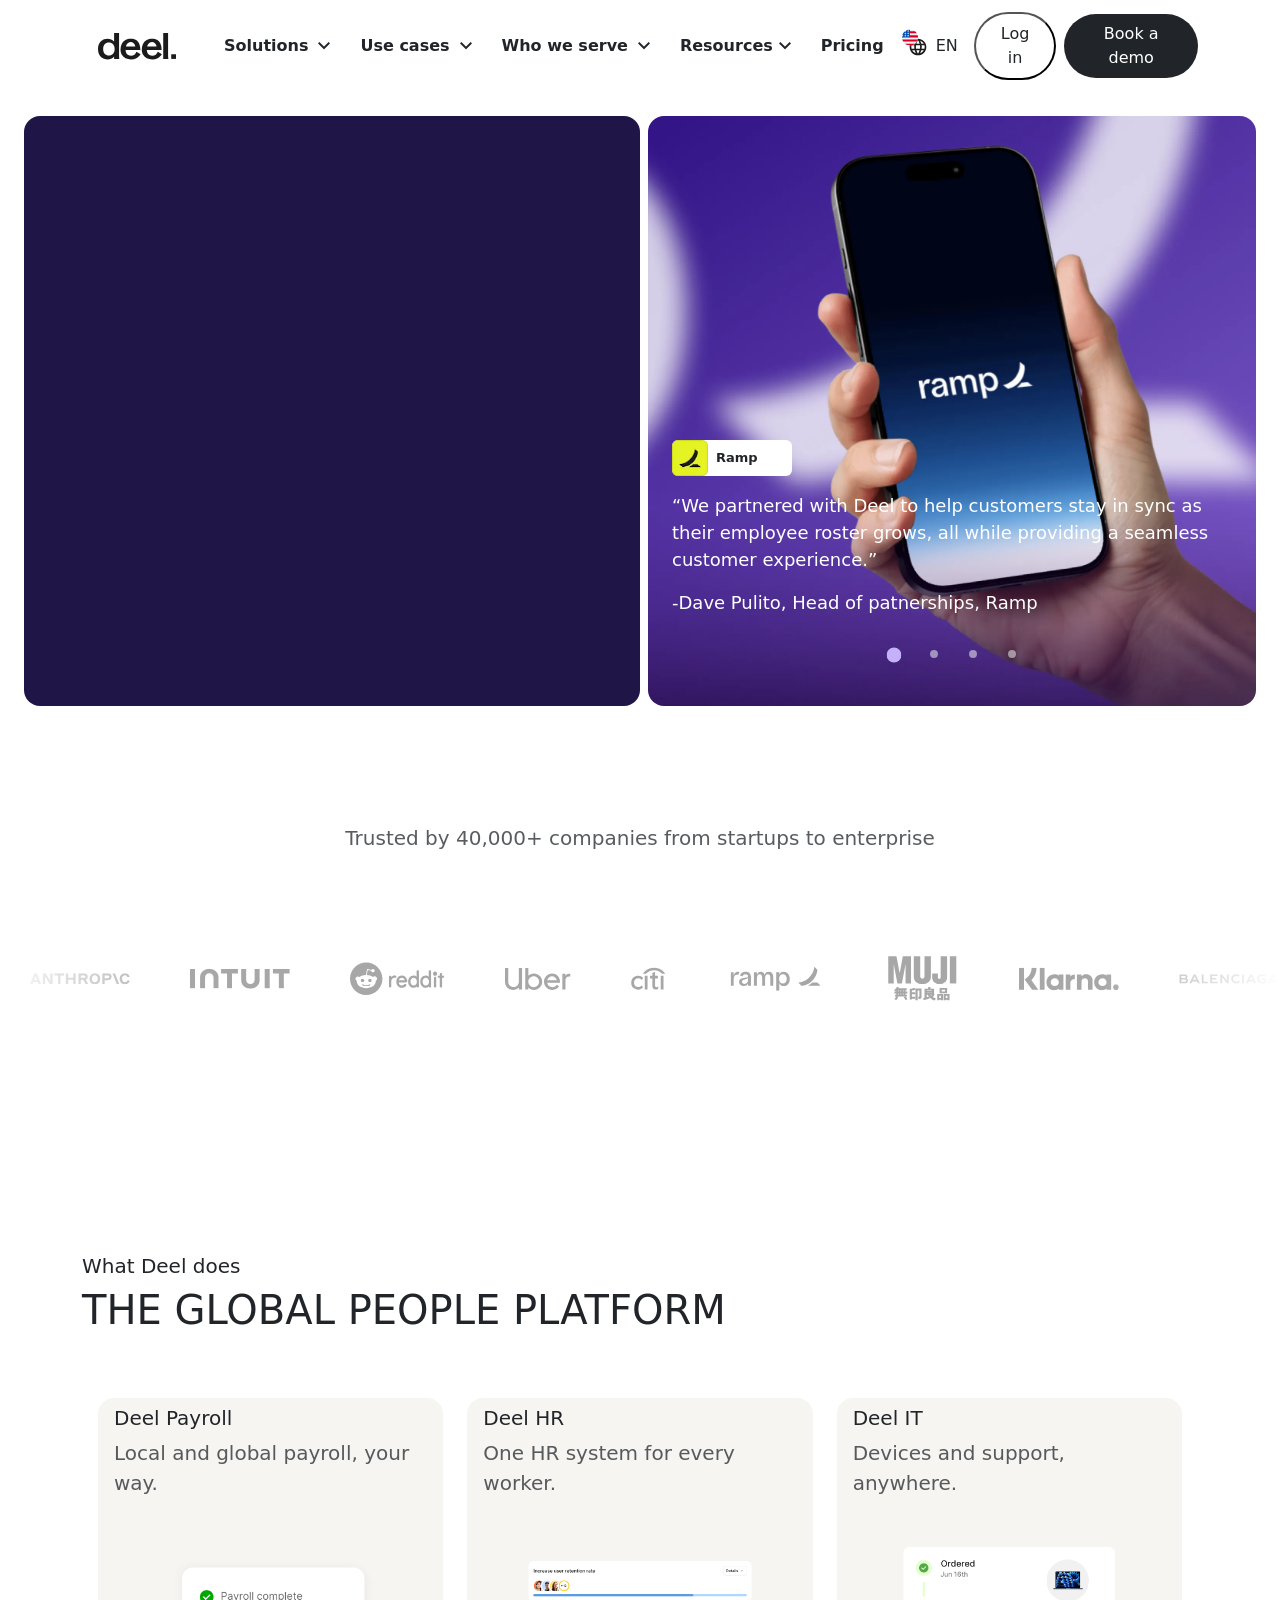
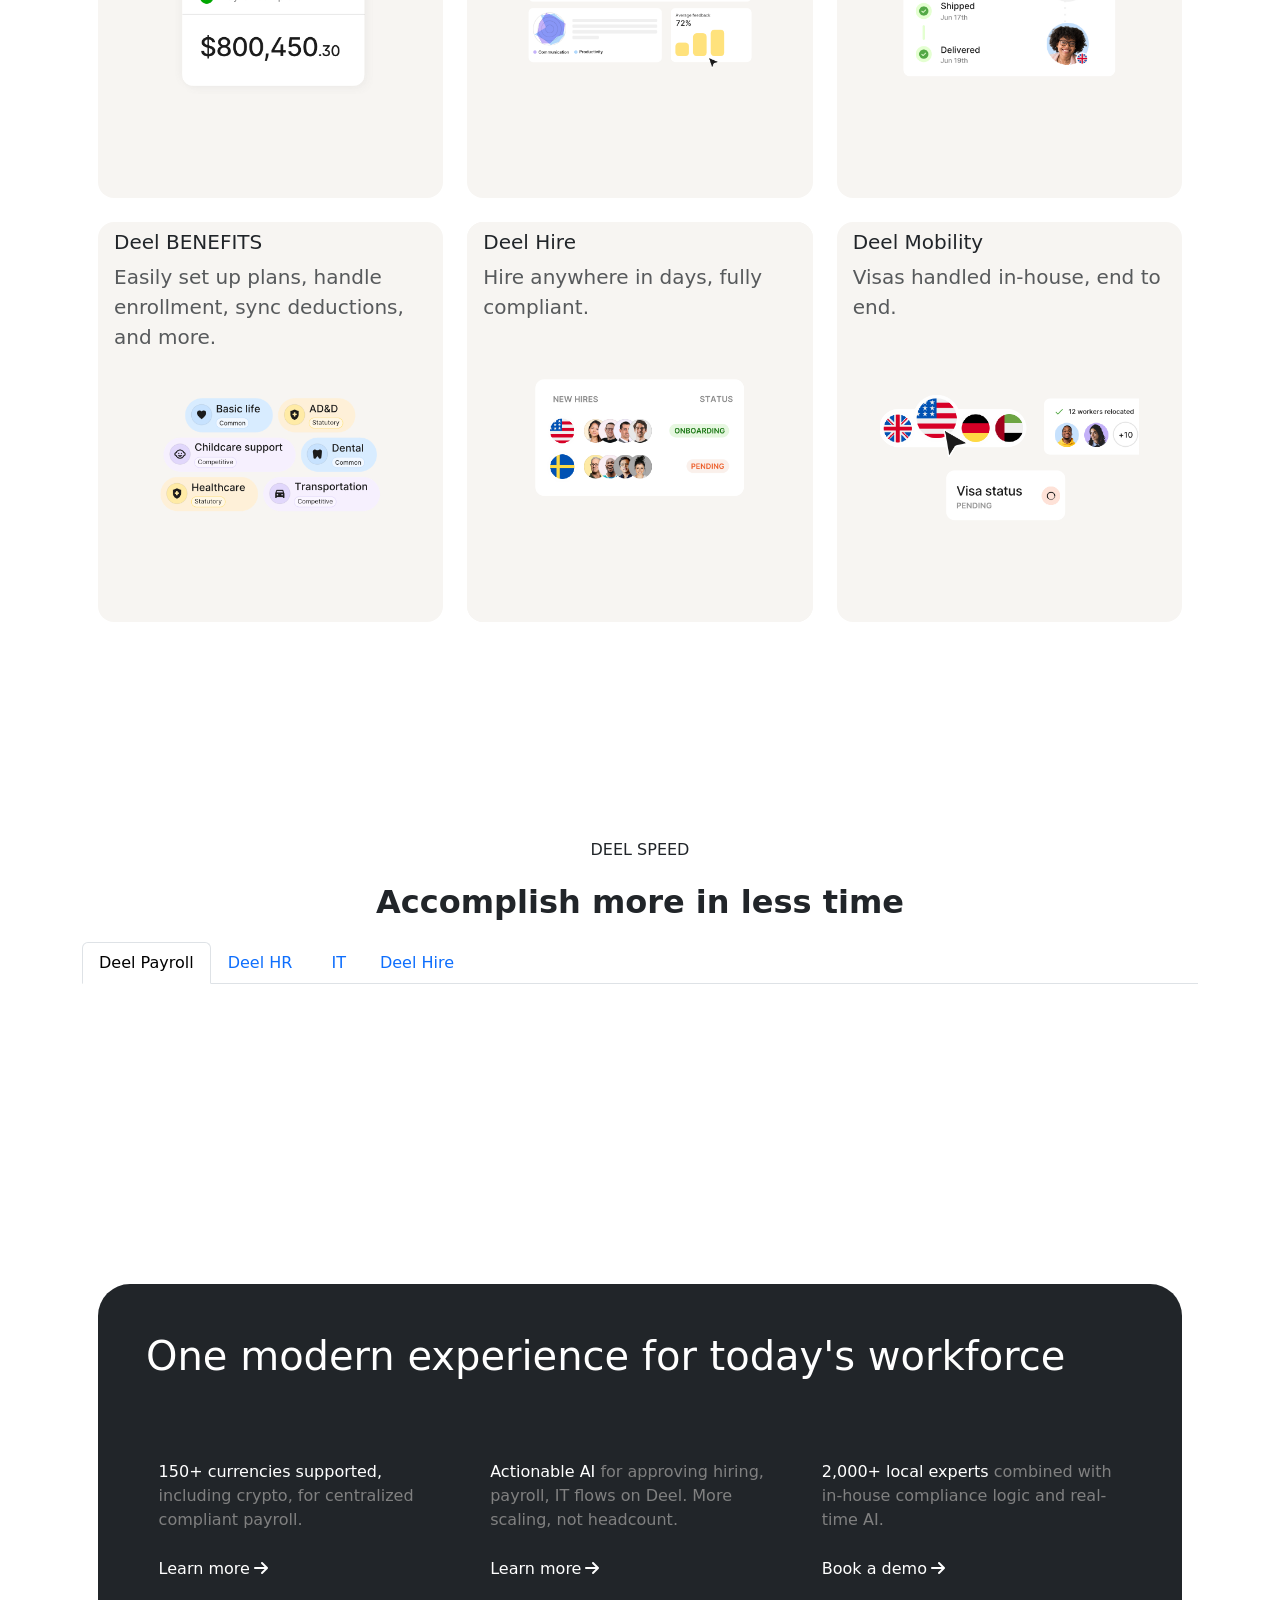
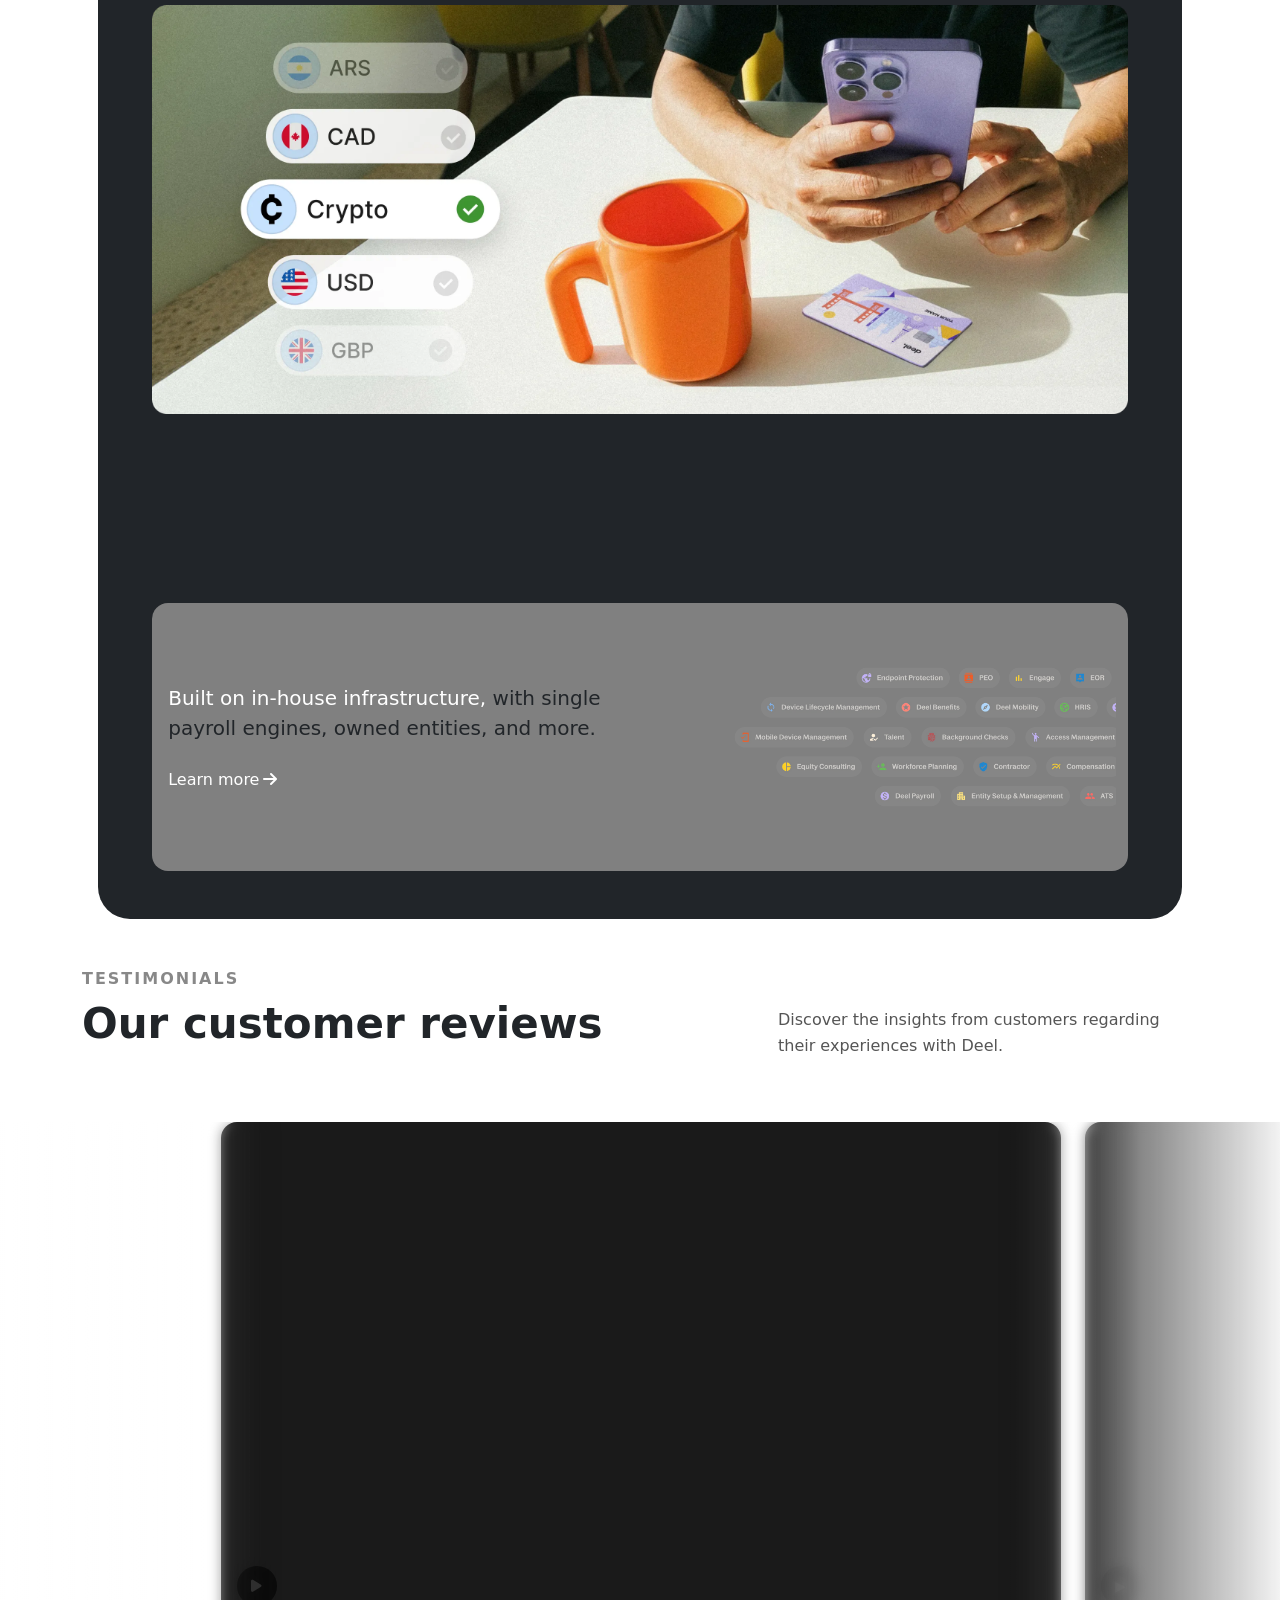
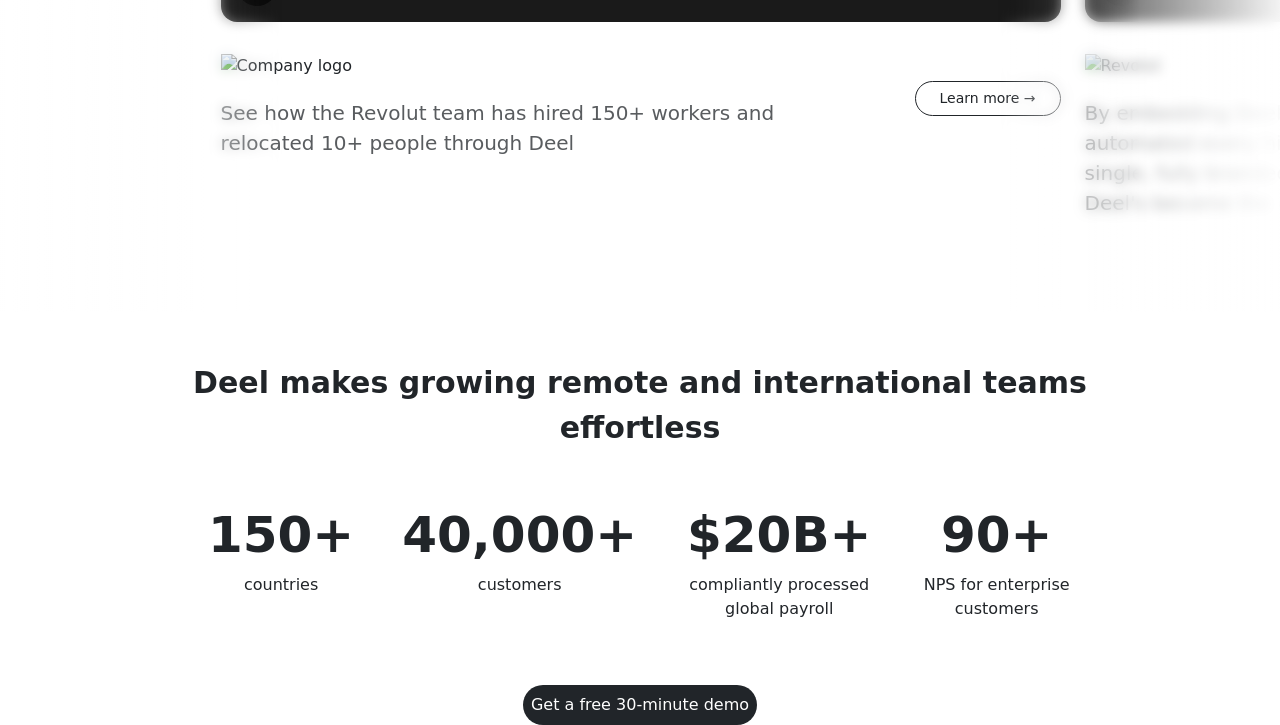
==== deel (lvl one)/index.html @ 00d7dce6 "ugu" ====
<!DOCTYPE html>
<html lang="en">

<head>
    <meta charset="UTF-8">
    <meta name="viewport" content="width=device-width, initial-scale=1.0">
    <title>Deel</title>
    <link href="https://cdn.jsdelivr.net/npm/bootstrap@5.3.8/dist/css/bootstrap.min.css" rel="stylesheet"
        integrity="sha384-sRIl4kxILFvY47J16cr9ZwB07vP4J8+LH7qKQnuqkuIAvNWLzeN8tE5YBujZqJLB" crossorigin="anonymous">
    <link rel="stylesheet" href="style.css">
    <link rel="stylesheet"
        href="https://fonts.googleapis.com/css2?family=Material+Symbols+Outlined:opsz,wght,FILL,GRAD@20..48,100..700,0..1,-50..200&icon_names=keyboard_arrow_down" />
    <link rel="stylesheet" href="https://cdnjs.cloudflare.com/ajax/libs/font-awesome/6.5.0/css/all.min.css">
</head>

<body>
    <header class="w-100 bg-white py-2">
        <div class="container position-relative d-flex align-items-center justify-content-between py-1">
            <div class="d-flex align-items-center gap-4 gap-xl-5 fw-bold fs-6 p-3">
                <img src="media/project materials/logo_revamp_164ddaed0c.svg" alt="">
                <nav class="d-none d-xl-flex align-items-center gap-4 m-0 p-o text-nowrap">
                    <div class="dropdown position-static">
                        <div class="d-flex align-items-center gap-1 item" data-bs-toggle="dropdown"
                            data-bs-display="static" data-bs-auto-close="outside"
                            style="padding: 22px 0; margin: -22px 0; cursor: pointer;">Solutions<span
                                class="material-symbols-outlined">keyboard_arrow_down</span>
                        </div>

                        <div class="dropdown-menu shadow-lg rounded-4 p-0 border-0 w-100 "
                            style="margin-top: 24px left 0; z-index: 1000;">
                            <div class="bg-white rounded-4 overflow-hidden d-flex" style="border: 1px solid white;">
                                <div class="d-flex w-100 flex-grow-1">
                                    <div class="flex-grow-1 p-5">
                                        <p class="text-muted fw-semibold mb-4 border-bottom pb-3">WHAT WE OFFER</p>
                                        <div class="row g-4 mb-4 border-bottom pb-5">
                                            <div class="col-6">
                                                <div class="nav d-flex gap-3 align-items-center p-2 rounded-3"
                                                    style="margin: -8px;">
                                                    <div class="rounded d-flex align-items-center justify-content-center"
                                                        style="width: 40px; height: 40px;">
                                                        <img src="media/project materials/monetization_on_fbfd76b291.svg"
                                                            alt="" width="20">
                                                    </div>
                                                    <div>
                                                        <h6 class="mb-1 fw-bold text-dark" style="font-size: 15px;">Deel
                                                            payroll</h6>
                                                        <p class="text-muted mb-0" style="font-size: 13px;">Pay teams
                                                            locally or globally</p>
                                                    </div>
                                                </div>
                                            </div>
                                            <div class="col-6">
                                                <div class="nav d-flex gap-3 align-items-center p-2 rounded-3"
                                                    style="margin: -8px;">
                                                    <div class="rounded d-flex align-items-center justify-content-center"
                                                        style="width: 40px; height: 40px;">
                                                        <img src="media/project materials/recent_actors_70c9da4cc9.svg"
                                                            alt="" width="20">
                                                    </div>
                                                    <div>
                                                        <h6 class="mb-1 fw-bold text-dark" style="font-size: 15px;">Deel
                                                            payroll</h6>
                                                        <p class="text-muted mb-0" style="font-size: 13px;">Pay teams
                                                            locally or globally</p>
                                                    </div>
                                                </div>
                                            </div>
                                            <div class="col-6">
                                                <div class="nav d-flex gap-3 align-items-center p-2 rounded-3"
                                                    style="margin: -8px;">
                                                    <div class="rounded d-flex align-items-center justify-content-center"
                                                        style="width: 40px; height: 40px;">
                                                        <img src="media/project materials/dvr_8332b33b7d.svg" alt=""
                                                            width="20">
                                                    </div>
                                                    <div>
                                                        <h6 class="mb-1 fw-bold text-dark" style="font-size: 15px;">Deel
                                                            payroll</h6>
                                                        <p class="text-muted mb-0" style="font-size: 13px;">Pay teams
                                                            locally or globally</p>
                                                    </div>
                                                </div>
                                            </div>
                                            <div class="col-6">
                                                <div class="nav d-flex gap-3 align-items-center p-2 rounded-3"
                                                    style="margin: -8px;">
                                                    <div class="rounded d-flex align-items-center justify-content-center"
                                                        style="width: 40px; height: 40px;">
                                                        <img src="media/project materials/stars_15b0b9085a.svg" alt=""
                                                            width="20">
                                                    </div>
                                                    <div>
                                                        <h6 class="mb-1 fw-bold text-dark" style="font-size: 15px;">Deel
                                                            payroll</h6>
                                                        <p class="text-muted mb-0" style="font-size: 13px;">Pay teams
                                                            locally or globally</p>
                                                    </div>
                                                </div>
                                            </div>
                                            <div class="col-6">
                                                <div class="nav d-flex gap-3 align-items-center p-2 rounded-3"
                                                    style="margin: -8px;">
                                                    <div class="rounded d-flex align-items-center justify-content-center"
                                                        style="width: 40px; height: 40px;">
                                                        <img src="media/project materials/group_6b4e265767.svg" alt=""
                                                            width="20">
                                                    </div>
                                                    <div>
                                                        <h6 class="mb-1 fw-bold text-dark" style="font-size: 15px;">Deel
                                                            payroll</h6>
                                                        <p class="text-muted mb-0" style="font-size: 13px;">Pay teams
                                                            locally or globally</p>
                                                    </div>
                                                </div>
                                            </div>
                                            <div class="col-6">
                                                <div class="nav d-flex gap-3 align-items-center p-2 rounded-3"
                                                    style="margin: -8px;">
                                                    <div class="rounded d-flex align-items-center justify-content-center"
                                                        style="width: 40px; height: 40px;">
                                                        <img src="media/project materials/explore_0222f8048d.svg" alt=""
                                                            width="20">
                                                    </div>
                                                    <div>
                                                        <h6 class="mb-1 fw-bold text-dark" style="font-size: 15px;">Deel
                                                            payroll</h6>
                                                        <p class="text-muted mb-0" style="font-size: 13px;">Pay teams
                                                            locally or globally</p>
                                                    </div>
                                                </div>
                                            </div>
                                            <div class="col-6">
                                                <div class="nav d-flex gap-3 align-items-center p-2 rounded-3"
                                                    style="margin: -8px;">
                                                    <div class="rounded d-flex align-items-center justify-content-center"
                                                        style="width: 40px; height: 40px;">
                                                        <img src="media/project materials/settings_ethernet_4a5250d7ad.svg"
                                                            alt="" width="20">
                                                    </div>
                                                    <div>
                                                        <h6 class="mb-1 fw-bold text-dark" style="font-size: 15px;">Deel
                                                            payroll</h6>
                                                        <p class="text-muted mb-0" style="font-size: 13px;">Pay teams
                                                            locally or globally</p>
                                                    </div>
                                                </div>
                                            </div>
                                            <div class="col-6">
                                                <div class="nav d-flex gap-3 align-items-center p-2 rounded-3"
                                                    style="margin: -8px;">
                                                    <div class="rounded d-flex align-items-center justify-content-center"
                                                        style="width: 40px; height: 40px;">
                                                        <img src="media/project materials/layers_1638a84dbd.svg" alt=""
                                                            width="20">
                                                    </div>
                                                    <div>
                                                        <h6 class="mb-1 fw-bold text-dark" style="font-size: 15px;">Deel
                                                            payroll</h6>
                                                        <p class="text-muted mb-0" style="font-size: 13px;">Pay teams
                                                            locally or globally</p>
                                                    </div>
                                                </div>
                                            </div>
                                        </div>
                                        <div class="row g-4">
                                            <div class="col-6">
                                                <div class="d-flex align-items-center solu ps-3 rounded-4">
                                                    <div>
                                                        <h6>Employer of Record</h6>
                                                        <p>Hire and pay teams globally</p>
                                                    </div>
                                                    <div><img src="media/eor_2x_4e34374eb0.webp" alt=""
                                                            style="width: auto; height: 50px;"></div>
                                                </div>
                                            </div>
                                            <div class="col-6">
                                                <div class="d-flex align-items-center solu ps-3 rounded-4">
                                                    <div>
                                                        <h6>AI Workforce</h6>
                                                        <p>Run agents that work with you</p>
                                                    </div>
                                                    <div><img src="media/ai_workforce_3x_7d80b60aae.webp" alt=""
                                                            style="width: auto; height: 50px;"></div>
                                                </div>
                                            </div>
                                            <div class="col-6">
                                                <div class="d-flex align-items-center solu ps-3 rounded-4">
                                                    <div>
                                                        <h6>Hire Contractors</h6>
                                                        <p>Simplify global contractor hiring</p>
                                                    </div>
                                                    <div><img src="media/contractors_2x_a75d12cf35.webp" alt=""
                                                            style="width: auto; height: 50px;"></div>
                                                </div>
                                            </div>
                                            <div class="col-6">
                                                <div class="d-flex align-items-center solu ps-3 rounded-4">
                                                    <div>
                                                        <h6>Integrations</h6>
                                                        <p>Connect to your favorite systems</p>
                                                    </div>
                                                    <div><img src="media/integrations_2340039274.webp" alt=""
                                                            style="width: auto; height: 50px;"></div>
                                                </div>
                                            </div>
                                            <div class="col-6">
                                                <div class="d-flex align-items-center solu ps-3 rounded-4">
                                                    <div>
                                                        <h6>Deel API</h6>
                                                        <p>APIs that fuel custom workflows</p>
                                                    </div>
                                                </div>
                                                <div></div>
                                            </div>
                                            <div class="col-6">
                                                <div class="d-flex align-items-center solu ps-3 rounded-4">
                                                    <div>
                                                        <h6>Deel Contractor of Record</h6>
                                                        <p>Avoid misclassification risks</p>
                                                    </div>
                                                    <div></div>
                                                </div>
                                            </div>
                                        </div>
                                    </div>
                                </div>
                                <div style="width: 400px; height: 720px;">
                                    <img src="media/Solutions_Image_1fe3692ef5_348057f282.webp" alt=""
                                        style="object-fit: contain; height: 720px;">
                                </div>
                            </div>
                            <div class="footer rounded-bottom" style="height:50px;">
                                <div class="d-flex justify-content-between h-100">
                                    <div class="d-flex align-items-center">
                                        <span class="px-3">Book a demo</span>
                                        <span
                                            class="px-3 border-end border-start border-3 border-dark border-opacity-50">Compare
                                            Deel</span>
                                        <span class="px-3">Help center</span>
                                    </div>
                                    <div class="d-flex align-items-center">
                                        <span class="px-5">X Close</span>
                                    </div>
                                </div>
                            </div>
                        </div>
                    </div>




                    <div class="dropdown position-static">
                        <div class="d-flex align-items-center gap-1" data-bs-toggle="dropdown" data-bs-display="static"
                            data-bs-auto-close="outside" style="padding: 22px 0; margin: -22px 0; cursor: pointer;">
                            Use cases <span class="material-symbols-outlined">
                                keyboard_arrow_down
                            </span>
                        </div>
                        <div class="dropdown-menu shadow-lg w-100 rounded-4 p-0 border-0"
                            style="margin-top: 24px; left: 0; z-index: 100;">
                            <div class="bg-white d-flex flex-column overflow-hidden rounded-4">
                                <div class="d-flex w-100 flex-grow-1">
                                    <div class="flex-grow-1 p-5">
                                        <p class="text-muted fw-semibold mb-4 border-bottom pb-3"
                                            style="font-size: 11px; letter-spacing: 1px;">HOW WE HELP</p>

                                        <div class="row g-4 mb-4 border-bottom pb-3">
                                            <div class="col-6">
                                                <div class="d-flex use gap-3 p-2 rounded-3 align-items-start"
                                                    style="margin: -8px; width: 90%; cursor: pointer;">
                                                    <div>
                                                        <h6 class="mb-1 fw-bold text-dark" style="font-size: 15px;">Hire
                                                            anywhere</h6>
                                                        <p class="text-muted mb-0" style="font-size: 13px;">Hire
                                                            globally, fast and complaint</p>
                                                    </div>
                                                </div>
                                            </div>

                                            <div class="col-6">
                                                <div class="d-flex use gap-3  p-2 rounded-3 align-items-start"
                                                    style="margin: -8px; width: 90%; cursor: pointer; ">
                                                    <div>
                                                        <h6 class="mb-1 fw-bold text-dark" style="font-size: 15px;">Run
                                                            payroll globally</h6>
                                                        <p class="text-muted mb-0" style="font-size: 13px;">Pay global
                                                            teams from one platform</p>
                                                    </div>
                                                </div>
                                            </div>

                                            <div class="col-6">
                                                <div class="d-flex use gap-3 p-2 rounded-3 align-items-start"
                                                    style="margin: -8px; width: 90%; cursor:pointer ;">
                                                    <div>
                                                        <h6 class="mb-1 fw-bold text-dark" style="font-size: 15px;">Run
                                                            payroll locally</h6>
                                                        <p class="text-muted mb-0" style="font-size: 13px;">Process
                                                            self-serve local payroll</p>
                                                    </div>
                                                </div>

                                            </div>

                                            <div class="col-6">
                                                <div class="d-flex use gap-3 p-2 rounded-3 align-items-start"
                                                    style="margin: -8px; width: 90%;cursor: pointer;">
                                                    <div>
                                                        <h6 class="mb-1 fw-bold text-dark" style="font-size: 15px;">
                                                            Manage a global team</h6>
                                                        <p class="text-muted mb-0" style="font-size: 13px;">Centralize
                                                            HR for global teams</p>
                                                    </div>
                                                </div>

                                            </div>

                                            <div class="col-6">
                                                <div class="d-flex use gap-3 p-2 rounded-3 align-items-start"
                                                    style="margin: -8px; width: 90%; cursor: pointer;">
                                                    <div>
                                                        <h6 class="mb-1 fw-bold text-dark" style="font-size: 15px;">
                                                            Elevate team performance</h6>
                                                        <p class="text-muted mb-0" style="font-size: 13px;">Run goals,
                                                            reviews, and development</p>
                                                    </div>
                                                </div>
                                            </div>

                                            <div class="col-6">
                                                <div class="d-flex use gap-3 p-2 rounded-3 align-items-start"
                                                    style="margin: -8px; width: 90%; cursor:pointer;">
                                                    <div>
                                                        <h6 class="mb-1 fw-bold text-dark" style="font-size: 15px;">
                                                            Manage benefits across borders</h6>
                                                        <p class="text-muted mb-0" style="font-size: 13px;">Offer
                                                            compliant benefits worldwide</p>
                                                    </div>
                                                </div>
                                            </div>

                                            <div class="col-6">
                                                <div class="d-flex use gap-3 p-2 rounded-3 align-items-start"
                                                    style="margin: -8px; width: 90%; cursor:pointer;">
                                                    <div>
                                                        <h6 class="mb-1 fw-bold text-dark" style="font-size: 15px;">Ship
                                                            devices</h6>
                                                        <p class="text-muted mb-0" style="font-size: 13px;">Equip global
                                                            teams with devices</p>
                                                    </div>
                                                </div>
                                            </div>

                                            <div class="col-6">
                                                <div class="d-flex use gap-3 p-2 rounded-3 align-items-start"
                                                    style="margin: -8px; width: 90%; cursor: pointer;">
                                                    <div>
                                                        <h6 class="mb-1 fw-bold text-dark" style="font-size: 15px;">Run
                                                            global IT operations</h6>
                                                        <p class="text-muted mb-0" style="font-size: 13px;">Standardize
                                                            IT ops worldwide</p>
                                                    </div>
                                                </div>
                                            </div>

                                            <div class="col-6">
                                                <div class="d-flex use gap-3 p-2 rounded-3 align-items-start"
                                                    style="margin: -8px; width: 90%; cursor: pointer;">
                                                    <div>
                                                        <h6 class="mb-1 fw-bold text-dark" style="font-size: 15px;">Set
                                                            up & manage entity</h6>
                                                        <p class="text-muted mb-0" style="font-size: 13px;">Set up
                                                            entities without the hassle</p>
                                                    </div>
                                                </div>
                                            </div>

                                            <div class="col-6">
                                                <div class="d-flex use gap-3 p-2 rounded-3 align-items-start"
                                                    style="margin: -8px; width: 90%; cursor: pointer;">
                                                    <div>
                                                        <h6 class="mb-1 fw-bold text-dark" style="font-size: 15px;">
                                                            Improve worker experience</h6>
                                                        <p class="text-muted mb-0" style="font-size: 13px;">Support
                                                            every worker in one place</p>
                                                    </div>
                                                </div>
                                            </div>

                                        </div>
                                    </div>

                                    <div class="position-relative flex-shrink-0" style="width: 400px;">
                                        <img src="media/Use_Case_Image_b6c6429888_e790cb6ebb.webp" alt=""
                                            class="img-fluid" style="object-fit: contain;">
                                    </div>
                                </div>
                                <div class="footer rounded-bottom" style="height:50px;">
                                    <div class="d-flex justify-content-between h-100">
                                        <div class="d-flex align-items-center">
                                            <span class="px-3">Book a demo</span>
                                            <span
                                                class="px-3 border-end border-start border-3 border-dark border-opacity-50">Compare
                                                Deel</span>
                                            <span class="px-3">Help center</span>
                                        </div>
                                        <div class="d-flex align-items-center">
                                            <span class="px-5">X Close</span>
                                        </div>
                                    </div>

                                </div>
                            </div>
                        </div>
                    </div>
                    <div class="dropdown position-static">
                        <div class="d-flex align-items-center gap-1" data-bs-toggle="dropdown" data-bs-display="static"
                            data-bs-auto-close="outside" style="padding: 22px 0; margin: -22px 0; cursor: pointer;">
                            Who we serve <span class="material-symbols-outlined">
                                keyboard_arrow_down
                            </span>
                        </div>
                        <div class="dropdown-menu shadow-lg w-100 rounded-4 p-0 border-0">
                            <div class="bg-white d-flex flex-column overflow-hidden rounded-4">
                                <div class="row g-4 p-5">
                                    <div class="col-3">
                                        <div class="col-12">
                                            <p class="text-muted p-3 border-bottom pb-3">By business size</p>
                                        </div>
                                        <div class="col-12 p-2 who">
                                            <h6>Startups</h6>
                                            <p class="text-muted" style="font-size: 15px;">Fast payroll and hiring for
                                                founders</p>
                                        </div>
                                        <div class="col-12 p-2 who">
                                            <h6>Mid-Market</h6>
                                            <p class="text-muted" style="font-size: 15px;">One global workforce platform
                                            </p>
                                        </div>
                                        <div class="col-12 p-2 who">
                                            <h6>Enterprise</h6>
                                            <p class="text-muted" style="font-size: 15px;">Global support, on your terms
                                            </p>
                                        </div>
                                    </div>

                                    <div class="col-3">
                                        <div class="col-12">
                                            <p class="text-muted p-3 border-bottom pb-3">By teams</p>
                                        </div>
                                        <div class="col-12 p-2 who">
                                            <h6>Startups</h6>
                                            <p class="text-muted" style="font-size: 15px;">Onboard and manage global
                                                teams</p>
                                        </div>
                                        <div class="col-12 p-2 who">
                                            <h6>Finance teams</h6>
                                            <p class="text-muted" style="font-size: 15px;">Cut costs on global payroll
                                            </p>
                                        </div>
                                        <div class="col-12 p-2 who">
                                            <h6>Legal teams</h6>
                                            <p class="text-muted" style="font-size: 15px;">Stay compliant across
                                                countries</p>
                                        </div>
                                        <div class="col-12 p-2 who">
                                            <h6>IT teams</h6>
                                            <p class="text-muted" style="font-size: 15px;">Manage devices and access</p>
                                        </div>
                                        <div class="col-12 p-2 who">
                                            <h6>Founders</h6>
                                            <p class="text-muted" style="font-size: 15px;">Relocate to where your
                                                business<br>need to be</p>
                                        </div>
                                    </div>

                                    <div class="col-3 gap-5">
                                        <div class="col-12">
                                            <p class="text-muted p-3 border-bottom pb-3">By industry</p>
                                        </div>
                                        <div class="col-12 py-2 who">
                                            <h5>Crypto</h5>
                                        </div>
                                        <div class="col-12 py-2 who">
                                            <h5>Fintech</h5>
                                        </div>
                                        <div class="col-12 py-2 who">
                                            <h5>Advertising</h5>
                                        </div>
                                        <div class="col-12 py-2 who">
                                            <h5>AI</h5>
                                        </div>
                                        <div class="col-12 py-2 who">
                                            <h5>BPO</h5>
                                        </div>
                                        <div class="col-12 py-2 who">
                                            <h5>Gaming</h5>
                                        </div>
                                        <div class="col-12 py-2 who">
                                            <h5>IT</h5>
                                        </div>
                                        <div class="col-12 py-2 who">
                                            <h5>Oil & Gas</h5>
                                        </div>
                                        <div class="col-12 py-2 who">
                                            <h5>All industries <span class="span11 p-1 px-2 rounded-4">11</span></h5>
                                        </div>
                                    </div>

                                    <div class="col-3 ">
                                        <div class="col-12">
                                            <p class="text-muted p-3 border-bottom pb-3">Partners</p>
                                        </div>
                                        <div class="col-12 py-2 who">
                                            <h5>Venture Capital</h5>
                                        </div>
                                        <div class="col-12 py-2 who">
                                            <h5>Private Equity</h5>
                                        </div>
                                        <div class="col-12 py-2 who">
                                            <h5>Benefit Brokers</h5>
                                        </div>
                                        <div class="col-12 py-2 who">
                                            <h5>Accounting</h5>
                                        </div>
                                        <div class="col-12 py-2 who">
                                            <h5>Technology</h5>
                                        </div>
                                        <div class="col-12 py-2 who">
                                            <h5>System Integrators</h5>
                                        </div>
                                        <div class="col-12 py-2 who">
                                            <h5>System Integrators</h5>
                                        </div>
                                        <div class="col-12 py-2 who">
                                            <h5>Affiliates</h5>
                                        </div>
                                    </div>
                                </div>
                                <div class="footer rounded-bottom" style="height:50px;">
                                    <div class="d-flex justify-content-between h-100">
                                        <div class="d-flex align-items-center">
                                            <span class="px-3">Book a demo</span>
                                            <span
                                                class="px-3 border-end border-start border-3 border-dark border-opacity-50">Compare
                                                Deel</span>
                                            <span class="px-3">Help center</span>
                                        </div>
                                        <div class="d-flex align-items-center">
                                            <span class="px-5">X Close</span>
                                        </div>
                                    </div>

                                </div>

                            </div>

                        </div>

                    </div>
                    <div class="dropdown position-static">
                        <div class="d-flex justify-content-center align-items-center" data-bs-auto-close="outside"
                            data-bs-display="static" data-bs-toggle="dropdown"
                            style="padding: 22px 0; margin: -22px 0; cursor: pointer;">
                            Resources <span class="material-symbols-outlined">
                                keyboard_arrow_down
                            </span>
                            <div class="dropdown-menu shadow-lg w-100 rounded-4 p-0 border-0">
                                <div class="bg-white d-flex flex-column overflow-hidden rounded-4">
                                    <div class="row g-4 p-4">
                                        <div class="col-4">
                                            <div class="col-12 ">
                                                <p class="text-muted border-bottom p-3 pb-3">Learn & Connect</p>
                                            </div>
                                            <div class="col-12 p-2 res rounded-1">
                                                <h6 class="">Blog</h6>
                                            </div>
                                            <div class="col-12 p-2 res rounded-1">
                                                <h6>Deel Resource Hub</h6>
                                            </div>
                                            <div class="col-12 p-2 res rounded-1">
                                                <h6>Events and webinars</h6>
                                            </div>
                                            <div class="col-12 p-2 res rounded-1">
                                                <h6>Global hiring guides</h6>
                                            </div>
                                            <div class="col-12 p-2 res rounded-1">
                                                <h6>Help center</h6>
                                            </div>
                                            <div class="col-12 p-2 res rounded-1">
                                                <h6>Partner program</h6>
                                            </div>
                                            <div class="col-12 p-2 res rounded-1">
                                                <h6>Careers <span class="span11 p-1 px-2 rounded-4">200+</span></h6>
                                            </div>
                                            <div class="col-12 p-2 res rounded-1">
                                                <h6>Deel Works</h6>
                                            </div>
                                            <div class="col-12 p-2 res rounded-1">
                                                <h6>Deel Academy</h6>
                                            </div>
                                            <div class="col-12 p-2 res rounded-1">
                                                <h6>Press</h6>
                                            </div>
                                        </div>

                                        <div class="col-4">
                                            <div class="col-12 p-2">
                                                <p class="text-muted border-bottom p-3 pb-3">The Deel Advantage</p>
                                            </div>
                                            <div class="col-12 p-2 res rounded-1">
                                                <h6>Compare Deel</h6>
                                            </div>
                                            <div class="col-12 p-2 res rounded-1">
                                                <h6>Unmatched security</h6>
                                            </div>
                                            <div class="col-12 p-2 res rounded-1">
                                                <h6>Continuous Compliance</h6>
                                            </div>
                                            <div class="col-12 p-2 res rounded-1">
                                                <h6>Customer stories</h6>
                                            </div>
                                            <div class="col-12 p-2 res rounded-1">
                                                <h6>Owned infrastructure</h6>
                                            </div>
                                        </div>
                                        <div class="col-4">
                                            <div class="col-12 p-2">
                                                <p class="text-muted border-bottom p-3 pb-3">TOOLS</p>
                                            </div>
                                            <div class="col-12 p-2 res rounded-1">
                                                <h6>Job description templates</h6>
                                            </div>
                                            <div class="col-12 p-2">
                                                <h6>Global Hiring Toolkit</h6>
                                            </div>
                                            <div class="col-12 p-2 res rounded-1">
                                                <h6>Global work glossary</h6>
                                            </div>
                                            <div class="col-12 p-2 res rounded-1">
                                                <h6>Misclassification Quiz</h6>
                                            </div>
                                            <div class="col-12 p-2 res rounded-1">
                                                <h6>Global Employment Comparison</h6>
                                            </div>
                                            <div class="col-12 p-2 res rounded-1">
                                                <h6>All tools <span class="span11 p-1 px-2 rounded-4">11</span></h6>
                                            </div>
                                        </div>
                                    </div>
                                    <div class="footer rounded-bottom" style="height:50px;">
                                        <div class="d-flex justify-content-between h-100">
                                            <div class="d-flex align-items-center">
                                                <span class="px-3">Book a demo</span>
                                                <span
                                                    class="px-3 border-end border-start border-3 border-dark border-opacity-50">Compare
                                                    Deel</span>
                                                <span class="px-3">Help center</span>
                                            </div>
                                            <div class="d-flex align-items-center">
                                                <span class="px-5">X Close</span>
                                            </div>
                                        </div>
                                    </div>
                                </div>
                            </div>
                        </div>
                    </div>

                    <div class="d-flex justify-content-center align-items-center">
                        Pricing
                    </div>
                </nav>
            </div>
            <div class="dropdown position-static">
                <div class="d-flex align-items-center justify-content-center gap-2" data-bs-toggle="dropdown"
                    data-bs-auto-close="outside" style="padding: 22px 0; margin: -22px 0;">
                    <div class="en rounded-5 d-flex gap-2 p-2" style="cursor: pointer;">
                        <div class="position-relative d-none d-lg-block">
                            <img src="media/project materials/united-states.svg" alt=""
                                class="position-absolute bottom-50 end-50">
                            <img src="media/project materials/black-globe.abc6410e.svg" alt="">
                        </div>
                        <span class="d-none d-lg-block">EN</span>
                    </div>
                    <button class="d-none d-sm-block bg-white text-dark p-2 px-3 rounded-pill log">Log in</button>
                    <button class="bg-dark text-white p-2 px-3 rounded-pill  border-0">Book a demo</button>
                </div>
                <div class="dropdown-menu bg-white shadow-lg rounded-4" style="height: 300px; overflow-y: scroll;">
                    <div class="p-1">
                        <div><img src="media/united-states.svg">United States<span class="text-muted">-English</span>
                        </div>
                    </div>
                    <div class="p-1">
                        <div><img src="media/france.svg">France<span class="text-muted">-Français</span>
                        </div>
                    </div>
                    <div class="p-1">
                        <div><img src="media/germany.svg">Deutschland<span class="text-muted">-Deutsch</span>
                        </div>
                    </div>
                    <div class="p-1">
                        <div><img src="media/globe-flag.423e2800.svg">América Latina<span
                                class="text-muted">-Español</span>
                        </div>
                    </div>
                    <div class="p-1">
                        <div><img src="media/brazil.svg">Brasil<span class="text-muted">-Português</span>
                        </div>
                    </div>
                    <div class="p-1">
                        <div><img src="media/japan.svg">日本<span class="text-muted">-日本語</span>
                        </div>
                    </div>
                    <div class="p-1">
                        <div><img src="media/netherlands.svg">Nederland<span class="text-muted">-Nederlands</span>
                        </div>
                    </div>
                    <div class="p-1">
                        <div><img src="media/south-korea.svg">대한민국<span class="text-muted">-한국어 - 대한민국</span>
                        </div>
                    </div>
                    <div class="p-1">
                        <div><img src="media/china.svg">中国<span class="text-muted">-简体中文</span>
                        </div>
                    </div>
                    <div class="p-1">
                        <div><img src="media/taiwan.svg">台灣<span class="text-muted">-繁體中文 (台灣)</span>
                        </div>
                    </div>
                    <div class="p-1">
                        <div><img src="media/sweden.svg">Sverige<span class="text-muted">-Svenska</span>
                        </div>
                    </div>
                    <div class="p-1">
                        <div><img src="media/denmark.svg">Danmark<span class="text-muted">-Dansk</span>
                        </div>
                    </div>
                </div>
            </div>
        </div>
    </header>

    <body>
        <section class="px-3 px-md-4 px-lg-4 pb-4">
            <div class="row g-4 m-0">
                <div class="col-12 col-lg-6 hire rounded-4">

                </div>
                <div class="col-12 col-lg-6 p-0 ps-lg-2">
                    <div id="heroCarousel" class="carousel side carousel-fade rounded-4 "
                        style="min-height: 400px; height: 100%;" data-bs-ride="carousel">
                        <div class="carousel-indicators" style="bottom: 20px; gap: 25px;"
                            style="background-color: transparent;">
                            <button type="button" data-bs-target="#heroCarousel" data-bs-slide-to="0" class="active"
                                style="width: 10px; height: 10px; border-radius: 50%;"></button>
                            <button type="button" data-bs-target="#heroCarousel" data-bs-slide-to="1"
                                style="width: 8px; height: 8px; border-radius: 50%;"></button>
                            <button type="button" data-bs-target="#heroCarousel" data-bs-slide-to="2"
                                style="width: 8px; height: 8px; border-radius: 50%;"></button>
                            <button type="button" data-bs-target="#heroCarousel" data-bs-slide-to="3"
                                style="width: 8px; height: 8px; border-radius: 50%;"></button>
                        </div>
                        <div class="carousel-inner" style="height: 590px;">
                            <div class="carousel-item active position-relative h-100">
                                <img src="media/project materials/1_ramp_quote_7c972c4883.webp"
                                    class="d-block w-100 rounded-4" alt="..." style="height: 590px; object-fit: cover;">
                                <div class="bottom-0 start-0 w-100 px-4 pb-4 position-absolute"
                                    style="padding-top: 80px; margin-bottom: 50px;">
                                    <div class="d-inline-flex align-items-center gap-2 rounded mb-3"
                                        style="background: white; font-size: 13px; font-weight: 600;">
                                        <img src="media/project materials/ramphero_704897b930_avif.avif" alt=""
                                            style="object-fit: contain; width: 30%;">
                                        <span>Ramp</span>
                                    </div>
                                    <p style="color: white; font-size: 18px;">“We partnered with Deel to help customers
                                        stay in sync as their employee
                                        roster grows, all while providing a seamless customer experience.”</p>
                                    <p style="color: white; font-size: 18px;">-Dave Pulito, Head of patnerships, Ramp
                                    </p>
                                </div>
                            </div>
                            <div class="carousel-item position-relative">
                                <img src="media/project materials/02_40cf0b4555.webp" class="d-block w-100 rounded-4"
                                    alt="..." style="height: 590px; object-fit: cover;">
                                <div>
                                    <div class="bottom-0 start-0 w-100 px-4 pb-4 position-absolute"
                                        style="padding-top: 80px; margin-bottom: 50px;">
                                        <div class="d-inline-flex align-items-center gap-2 rounded mb-3"
                                            style="background: white; font-size: 13px;"><img
                                                src="media/project materials/icon_32024036a0.webp" alt=""
                                                style="width: 30%;"><span>ElevenLabs</span></div>
                                        <div>
                                            <p style="color: white; font-size: 30px;">"Deel enables us to hire and
                                                support <br>exceptional talent anywhere"</p>
                                            <p style="color: white; font-size: 20px;">-Mati Staniszewski, CEO,
                                                ElevenLabs</p>
                                        </div>
                                    </div>
                                </div>
                            </div>
                            <div class="carousel-item position-relative">
                                <img src="media/project materials/4_robinhood_quote_e980f24594.webp"
                                    class="d-block w-100 rounded-4" alt="..." style="height: 590px; object-fit: cover;">
                                <div class="bottom-0 start-0 w-100 px-4 pb-4 position-absolute"
                                    style="padding-top: 80px; margin-bottom: 50px;">
                                    <div class="d-inline-flex align-items-center gap-2 rounded mb-3"
                                        style="background: white; font-size: 13px;"><img
                                            src="media/project materials/robinhoodicon_8d453ac110.webp" alt=""
                                            style="width: 30%;"><span>ElevenLabs</span></div>
                                    <div>
                                        <p style="color: white; font-size: 30px;">"Deel is a game changer.</p>
                                        <p style="color: white; font-size: 20px;">-Shiv Verma, SVP of Finance</p>
                                    </div>
                                </div>
                            </div>
                            <div class="carousel-item position-relative">
                                <img src="media/project materials/3_beam_stat_trust_4f1ddad838.webp"
                                    class="d-block w-100 rounded-4" alt="..." style="height: 590px; object-fit: cover;">
                                <div class="bottom-0 start-0 w-100 px-4 pb-4 position-absolute d-flex align-items-center"
                                    style="padding-top: 80px; margin-bottom: 50px;">
                                    <div class="border-start border-1 px-3">
                                        <h1 style="color: white; font-size: 25px;">480+ hours</h1>
                                        <p style="color: white; font-size: 20px;">Saved monthly on IT<br> admin</p>
                                    </div>
                                    <div class="border-start border-1 px-3">
                                        <h1 style="color: white; font-size: 25px;">100%</h1>
                                        <p style="color: white; font-size: 20px;">complaint offboarding + IT <br>assest
                                            retrival</p>
                                    </div>
                                </div>
                            </div>
                        </div>
                    </div>
                </div>


            </div>

        </section>
        <section class="mt-5 mb-5">
            <div class="m-5 p-5">
                <h5 class="text-muted text-center">Trusted by 40,000+ companies from startups to enterprise</h5>
            </div>
            <div class="carousel1 overflow-hidden mb-5">
                <div class="center-btn-hover">
                    <button><span>175 STORIES</span>Read about real results<i
                            class="fa-solid fa-angle-right"></i></button>
                </div>
                <div class="track1">
                    <img src="media/project materials/Anthropic_logo_1_3ebfa5bdbd.svg" alt="">
                    <img src="media/project materials/Intuit_2_1_f31b90a590.svg" alt="">
                    <img src="media/project materials/Logo_f45ec11bb6.svg" alt="">
                    <img src="media/project materials/Group_2147256272_89140839b7.svg" alt="">
                    <img src="media/project materials/Logo_0f19a793df.svg" alt="">
                    <img src="media/project materials/ram_logo_06762d464b.svg" alt="">
                    <img src="media/project materials/muji_a588e76130.svg" alt="">
                    <img src="media/project materials/Logoki_ba7b794e12.svg" alt="">
                    <img src="media/project materials/Balenciaga_Logo_3c70c251ee.svg" alt="">
                    <img src="media/project materials/Canva_Logo_1_90c23958f7.svg" alt="">
                    <img src="media/project materials/hm_f015e3fc5e.svg" alt="">
                    <img src="media/project materials/Ericsson_logo_2_15f0a199be.svg" alt="">

                    <img src="media/project materials/Anthropic_logo_1_3ebfa5bdbd.svg" alt="">
                    <img src="media/project materials/Intuit_2_1_f31b90a590.svg" alt="">
                    <img src="media/project materials/Logo_f45ec11bb6.svg" alt="">
                    <img src="media/project materials/Group_2147256272_89140839b7.svg" alt="">
                    <img src="media/project materials/Logo_0f19a793df.svg" alt="">
                    <img src="media/project materials/ram_logo_06762d464b.svg" alt="">
                    <img src="media/project materials/muji_a588e76130.svg" alt="">
                    <img src="media/project materials/Logoki_ba7b794e12.svg" alt="">
                    <img src="media/project materials/Balenciaga_Logo_3c70c251ee.svg" alt="">
                    <img src="media/project materials/Canva_Logo_1_90c23958f7.svg" alt="">
                    <img src="media/project materials/hm_f015e3fc5e.svg" alt="">
                    <img src="media/project materials/Ericsson_logo_2_15f0a199be.svg" alt="">
                </div>
                <div class="track2">
                    <img src="Media/project materials/logo_scroller_on_running_cff30fcd5e.svg" alt="">
                    <img src="Media/project materials/Door_Dash_Logo_e52471ae77.svg" alt="">
                    <img src="Media/project materials/logo_KLM_2dcf79f5c9.svg" alt="">
                    <img src="Media/project materials/Lucid_Motors_logo_289a758b49.svg" alt="">
                    <img src="Media/project materials/puma_logo_8574e3d454.svg" alt="">
                    <img src="Media/project materials/lockhead_logo_aac9270f83.svg" alt="">
                    <img src="Media/project materials/Zillow_logo_1_5c75d27ffc.svg" alt="">
                    <img src="Media/project materials/linkedin_logo_4a30bc2ea7.svg" alt="">
                    <img src="Media/project materials/ve_Logo_12ce1a8ef6.svg" alt="">
                    <img src="Media/project materials/iee_logo_986f0cdfaf.svg" alt="">
                    <img src="Media/project materials/re_logo_b11ff3c938.svg" alt="">
                    <img src="Media/project materials/Hersheys_1c5efab234.svg" alt="">
                    <img src="Media/project materials/rol_8afbc30081.svg" alt="">

                    <img src="Media/project materials/logo_scroller_on_running_cff30fcd5e.svg" alt="">
                    <img src="Media/project materials/Door_Dash_Logo_e52471ae77.svg" alt="">
                    <img src="Media/project materials/logo_KLM_2dcf79f5c9.svg" alt="">
                    <img src="Media/Lucid_Motors_logo_289a758b49.svg" alt="">
                    <img src="Media/project materials/puma_logo_8574e3d454.svg" alt="">
                    <img src="Media/project materials/lockhead_logo_aac9270f83.svg" alt="">
                    <img src="Media/project materials/Zillow_logo_1_5c75d27ffc.svg" alt="">
                    <img src="Media/project materials/linkedin_logo_4a30bc2ea7.svg" alt="">
                    <img src="Media/project materials/ve_Logo_12ce1a8ef6.svg" alt="">
                    <img src="Media/project materials/iee_logo_986f0cdfaf.svg" alt="">
                    <img src="Media/project materials/re_logo_b11ff3c938.svg" alt="">
                    <img src="Media/project materials/Hersheys_1c5efab234.svg" alt="">
                    <img src="Media/project materials/rol_8afbc30081.svg" alt="">
                </div>
            </div>
        </section>

        <section class="container" style="margin-top: 200px;">
            <h5>What Deel does</h5>
            <h1 class="mb-5">THE GLOBAL PEOPLE PLATFORM</h1>
            <div class="row g-4 p-3">
                <div class="col-md-6 col-lg-4">
                    <div class="section3boxes rounded-4">
                        <h5 class="px-3 pt-2">Deel Payroll</h5>
                        <p class="px-3 fs-5 text-muted">Local and global payroll, your way.</p>
                        <div class="w-75 mx-auto">
                            <img src="media/project materials/download.png" alt="" class="w-100 h-100">
                        </div>
                        <div class="d-flex justify-content-end">
                            <i class="fa-solid fa-arrow-right m-4 arr"></i>
                        </div>
                    </div>

                </div>
                <div class="col-md-6 col-lg-4">
                    <div class="section3boxes rounded-4">
                        <h5 class="px-3 pt-2">Deel HR</h5>
                        <p class="px-3 fs-5 text-muted">One HR system for every worker.</p>
                        <div class="w-75 mx-auto">
                            <img src="media/download (1).png" alt="" class="w-100">
                        </div>
                        <div class="d-flex justify-content-end">
                            <i class="fa-solid fa-arrow-right m-4 arr"></i>
                        </div>

                    </div>

                </div>
                <div class=" col-md-6 col-lg-4">
                    <div class="section3boxes rounded-4">
                        <h5 class="px-3 pt-2">Deel IT</h5>
                        <p class="px-3 fs-5 text-muted">Devices and support, anywhere.</p>
                        <div class="w-75 mx-auto">
                            <img src="media/download.png" alt="" class="w-100">
                        </div>
                        <div class="d-flex justify-content-end">
                            <i class="fa-solid fa-arrow-right m-4 arr"></i>
                        </div>
                    </div>

                </div>
                <div class="col-md-6 col-lg-4">
                    <div class="section3boxes rounded-4">
                        <h5 class="px-3 pt-2">Deel BENEFITS</h5>
                        <p class="px-3 fs-5 text-muted">Easily set up plans, handle enrollment, sync deductions, and
                            more.</p>
                        <div class="w-75 mx-auto">
                            <img src="media/download (2).png" alt="" class="w-100">
                        </div>
                        <div class="d-flex justify-content-end">
                            <i class="fa-solid fa-arrow-right m-4 arr"></i>
                        </div>
                    </div>

                </div>
                <div class="col-md-6 col-lg-4">
                    <div class="section3boxes rounded-4">
                        <div class="section3boxes rounded-4">
                            <h5 class="px-3 pt-2">Deel Hire</h5>
                            <p class="px-3 fs-5 text-muted">Hire anywhere in days, fully compliant.</p>
                            <div class="w-75 mx-auto">
                                <img src="media/download (3).png" alt="" class="w-100">
                            </div>
                            <div class="d-flex justify-content-end">
                                <i class="fa-solid fa-arrow-right m-4 arr"></i>
                            </div>
                        </div>
                    </div>

                </div>
                <div class="col-md-6 col-lg-4">
                    <div class="section3boxes rounded-4">
                        <h5 class="px-3 pt-2">Deel Mobility</h5>
                        <p class="px-3 fs-5 text-muted">Visas handled in-house, end to end.</p>
                        <div class="w-75 mx-auto">
                            <img src="media/download (4).png" alt="" class="w-100">
                        </div>
                        <div class="d-flex justify-content-end">
                            <i class="fa-solid fa-arrow-right m-4 arr"></i>
                        </div>
                    </div>
                </div>
            </div>
        </section>

        <section class="container deel" style="margin-top: 200px;">
            <div class="d-none d-lg-block">
                <p class="text-center">DEEL SPEED</p>
                <p class="text-center fs-2 fw-bold">Accomplish more in less time</p>
                <div class="nav nav-tabs" id="myTab" role="tablist">
                    <li class="nav-item" role="presentation">
                        <button class="nav-link active" id="home-tab" data-bs-toggle="tab"
                            data-bs-target="#home-tab-pane" type="button" role="tab" aria-controls="home-tab-pane"
                            aria-selected="true">Deel Payroll</button>
                    </li>
                    <li class="nav-item" role="presentation">
                        <button class="nav-link" id="profile-tab" data-bs-toggle="tab"
                            data-bs-target="#profile-tab-pane" type="button" role="tab" aria-controls="profile-tab-pane"
                            aria-selected="false">Deel HR</button>
                    </li>
                    <li class="nav-item" role="presentation">
                        <button class="nav-link" id="contact-tab" data-bs-toggle="tab"
                            data-bs-target="#contact-tab-pane" type="button" role="tab" aria-controls="contact-tab-pane"
                            aria-selected="false"><span><img src="media/project materials/" alt=""></span> IT</button>
                    </li>
                    <li class="nav-item" role="presentation">
                        <button class="nav-link" id="contact-tab" data-bs-toggle="tab"
                            data-bs-target="#contact-tab-pane" type="button" role="tab" aria-controls="contact-tab-pane"
                            aria-selected="false">Deel Hire</button>
                    </li>
                </div>
                <!-- <div class="d-flex justify-content-center position-relative">
                    <hr class="w-75" style="border-top: 2px dashed ;">
                    <div class="circle dot1"></div>
                    <div class="circle dot2"></div>
                    <div class="circle dot3"></div> 
                </div> -->


        </section>

        <section style="margin-top: 300px;" class="section5 container">
            <div class="bg-dark rounded-5 mx-3 pb-5">
                <div class="d-sm-flex justify-content-start d-md-flex py-5 ms-5 text-white mx-auto">
                    <h1 class="">One modern experience for today's workforce</h1>
                </div>
                <div class="d-none d-md-flex gap-3 w-100 justify-content-center p-3 mx-auto">
                    <div style="width: 30%;" class="divimage1 active p-2" style="cursor: pointer;">
                        <div style="color: grey;"><span class="text-white">150+ currencies supported,</span> including
                            crypto, for centralized compliant payroll.</div>
                        <button class="mt-4 bg-dark border-0 text-white">Learn more<i
                                class="fa-solid fa-arrow-right m-1 text-white"></i></button>
                    </div>
                    <div style="width: 30%;" class="divimage2 p-2" style="cursor: pointer;">
                        <div style="color: grey;"><span class="text-white">Actionable AI</span> for approving hiring,
                            payroll, IT flows on Deel. More scaling, not headcount.</div>
                        <button class="mt-4 bg-dark border-0 text-white">Learn more<i
                                class="fa-solid fa-arrow-right m-1 text-white"></i></button>
                    </div>
                    <div style="width: 30%;" class="divimage3 p-2" style="cursor: pointer;">
                        <div style="color: grey;"><span class="text-white">2,000+ local experts</span> combined with
                            in-house compliance logic and real-time AI.</div>
                        <button class="mt-4 bg-dark border-0 text-white">Book a demo<i
                                class="fa-solid fa-arrow-right m-1 text-white"></i></button>
                    </div>
                </div>
                <div class="position-relative d-flex justify-content-center d-none d-md-block mx-auto"
                    style="height: 550px; width: 90%;">
                    <img src="media/150currencysupport_8c1cb419a0.webp" alt="" class="position-absolute img1"
                        style="width:100%;">
                    <img src="media/actionable_ai_2x_d651c6da17.webp" alt="" class="position-absolute img2"
                        style="width: 100%;">
                    <img src="media/200localexpert_2x_7e32045951.webp" alt="" class="position-absolute img3"
                        style="width: 100%;">
                </div>

                <!-- FOR MOBILE -->
                <div class="accordion bg-dark d-sm-block d-md-none bg-dark rounded-5 mx-3 pb-5"
                    id="accordionPanelsStayOpenExample">
                    <div class="accordion-item bg-dark">
                        <h2 class="accordion-header">
                            <button class="accordion-button bg-dark" type="button" data-bs-toggle="collapse"
                                data-bs-target="#panelsStayOpen-collapseOne" aria-expanded="true"
                                aria-controls="panelsStayOpen-collapseOne">
                                <div class="p-2" style="cursor: pointer;">
                                    <div style="color: grey;"><span class="text-white">150+ currencies supported,</span>
                                        including
                                        crypto, for centralized compliant payroll.</div>
                                </div>
                            </button>
                        </h2>
                        <div id="panelsStayOpen-collapseOne" class="accordion-collapse collapse show">
                            <div class="accordion-body">
                                <button class="mt-4 bg-dark border-0 text-white">Learn more<i
                                        class="fa-solid fa-arrow-right m-1 text-white"></i></button>
                                <img src="media/150currencysupport_8c1cb419a0.webp" alt="" class=""
                                    style="width:100%; height: 200px; object-fit: contain;">
                            </div>
                        </div>
                    </div>
                    <div class="accordion-item bg-dark">
                        <h2 class="accordion-header">
                            <button class="accordion-button bg-dark" type="button" data-bs-toggle="collapse"
                                data-bs-target="#panelsStayOpen-collapseTwo" aria-expanded="false"
                                aria-controls="panelsStayOpen-collapseTwo">
                                <div class="p-2" style="cursor:pointer">
                                    <div style="color: grey;"><span class="text-white">Actionable AI</span> for
                                        approving hiring, payroll, IT flows on Deel. More scaling, not headcount.
                                    </div>
                                </div>
                            </button>
                        </h2>
                        <div id="panelsStayOpen-collapseTwo" class="accordion-collapse collapse">
                            <div class="accordion-body">
                                <button class="mt-4 bg-dark border-0 text-white">Learn more<i
                                        class="fa-solid fa-arrow-right m-1 text-white"></i></button>
                                <img src="media/actionable_ai_2x_d651c6da17.webp" alt=""
                                    style="width: 100%; height: 200px; object-fit: contain;">
                            </div>
                        </div>
                    </div>
                    <div class="accordion-item bg-dark">
                        <h2 class="accordion-header">
                            <button class="accordion-button bg-dark collapsed" type="button" data-bs-toggle="collapse"
                                data-bs-target="#panelsStayOpen-collapseThree" aria-expanded="false"
                                aria-controls="panelsStayOpen-collapseThree">
                                <div class="p-2" style="cursor: pointer;">
                                    <div style="color: grey;"><span class="text-white">2,000+ local experts</span>
                                        combined with
                                        in-house compliance logic and real-time AI.</div>
                                </div>
                            </button>
                        </h2>
                        <div id="panelsStayOpen-collapseThree" class="accordion-collapse collapse">
                            <div class="accordion-body">
                                <button class="mt-4 bg-dark border-0 text-white">Book a demo<i
                                        class="fa-solid fa-arrow-right m-1 text-white"></i></button>
                                <img src="media/200localexpert_2x_7e32045951.webp" alt="" style="width: 100%;">
                            </div>
                        </div>
                    </div>
                </div>
                <div class="row gap-2 rounded-4 align-items-center justify-content-center justify-content-between py-5 mt-5 mx-auto"
                    style="background-color: grey; width: 90%; ">
                    <div class="col-12 col-md-6 ps-3">
                        <div tyle="color: grey;" class="fs-5"><span class="text-white">Built on in-house
                                infrastructure,</span> with single payroll engines, owned entities, and more.</div>
                        <button class="mt-4 border-0 text-white" style="background-color: grey;">Learn more<i
                                class="fa-solid fa-arrow-right m-1 text-white"></i></button>
                    </div>
                    <div class="col-12 col-md-5">
                        <img src="media/project materials/build_on_in_house_infrastructure_a972d8fcdf.webp" alt=""
                            class="w-100">
                    </div>
                </div>
            </div>
        </section>
        <section class="mt-5 pb-5 testimonials-section">
            <div class="container mb-5">
                <p class="text-uppercase fw-bold fs-6 mb-2" style="color: #888; letter-spacing: 2px;">TESTIMONIALS</p>
                <div class="d-flex justify-content-between align-items-start">
                    <h2 class="fw-bold" style="font-size: 42px; line-height: 1.2;">Our customer reviews</h2>
                    <p style="max-width: 420px; font-size: 16px; line-height: 1.6; color: #555; padding-top: 8px;">
                        Discover
                        the insights from customers regarding their experiences with Deel.</p>
                </div>
            </div>

            <!-- Carousel  -->
            <div class="testimonial-wrapper">
                <div class="testimonial-blur-left"></div>
                <div class="testimonial-blur-right"></div>

                <div class="testimonial-track">

                    <!-- Card 1 -->
                    <div class="testimonial-card">
                        <div class="testimonial-thumb rounded-4 overflow-hidden position-relative">

                            <video src="media/DEEL_REVOLUT_MASTER_01_16_X9_1080_2_416352e078.mp4" muted loop autoplay
                                playsinline class="testimonial-video w-100 h-100"></video>
                            <div class="play-btn-overlay position-absolute bottom-0 start-0 p-3">
                                <div class="play-btn-circle"><i class="fa-solid fa-play"></i></div>
                            </div>
                        </div>
                        <div class="d-flex align-items-center justify-content-between mt-3 gap-3">
                            <div>

                                <img src="media/logo_revolut_black_0c39688f55.svg" alt="Company logo"
                                    class="testimonial-logo mb-2 mt-3">
                                <p class="text-muted fs-5 mt-3"
                                    style="font-size: 14px; color: #444; line-height: 1.5; margin: 0;">
                                    See how the Revolut team has hired 150+ workers and<br> relocated 10+ people through
                                    Deel
                                </p>
                            </div>
                            <a href="#" class="btn btn-outline-dark rounded-pill px-4 flex-shrink-0"
                                style="font-size: 14px;">Learn more &rarr;</a>
                        </div>
                    </div>

                    <!-- Card 2  -->
                    <div class="testimonial-card testimonial-card-center">
                        <div class="testimonial-thumb rounded-4 overflow-hidden position-relative">

                            <video src="media/144ddb7a_bc53_4180_8193_76a9e3715957_fc410b502d.mp4" autoplay muted loop
                                playsinline class="testimonial-video w-100 "></video>
                            <div class="play-btn-overlay position-absolute bottom-0 start-0 p-3">
                                <div class="play-btn-circle">&#9654;</div>
                            </div>
                        </div>
                        <div class="d-flex align-items-center justify-content-between mt-3 gap-3">
                            <div>

                                <img src="media/cocoroco_logo_1_1_7e36f56f96.webp" alt="Revolut"
                                    class="testimonial-logo mb-2 mt-3">
                                <p class="text-muted fs-5 mt-3"
                                    style="font-size: 14px; color: #444; line-height: 1.5; margin: 0;">
                                    By embedding Deel into their platform, Cocoroco<br> automated every hire, contract,
                                    and
                                    payment through a<br> single, fully branded experience. Check out more on how<br>
                                    Deel's
                                    become the perfect product partner for Cocoroco..
                                </p>
                            </div>
                            <a href="#" class="btn btn-outline-dark rounded-pill px-4 flex-shrink-0"
                                style="font-size: 14px;">Learn more &rarr;</a>
                        </div>
                    </div>

                    <!-- Card 3 -->
                    <div class="testimonial-card">
                        <div class="testimonial-thumb rounded-4 overflow-hidden position-relative">

                            <video src="media/Cal_com_Brand_Love_Final_V1_1_1_720888d162.mp4" muted autoplay loop
                                playsinline class="testimonial-video w-100"></video>
                            <div class="play-btn-overlay position-absolute bottom-0 start-0 p-3">
                                <div class="play-btn-circle">&#9654;</div>
                            </div>
                        </div>
                        <div class="d-flex align-items-center justify-content-between mt-3 gap-3">
                            <div>

                                <img src="media/Cal_com_idvc_Cwb_TDI_0_e1df06512b.svg" alt="Company logo"
                                    class="testimonial-logo mb-2">
                                <p class="text-muted fs-5 mt-3"
                                    style="font-size: 14px; color: #444; line-height: 1.5; margin: 0;">
                                    Cal.com wins in the competitive global market with Deel.<br> From wiring money by
                                    hand
                                    to running a borderless<br> company on one platform, see how Cal.com uses Deel
                                    to<br>
                                    hire, pay, and support a global team - without borders<br> slowing them down.
                                </p>
                            </div>
                            <a href="#" class="btn btn-outline-dark rounded-pill px-4 flex-shrink-0"
                                style="font-size: 14px;">Learn more &rarr;</a>
                        </div>
                    </div>

                    <div class="testimonial-card">
                        <div class="testimonial-thumb rounded-4 overflow-hidden position-relative">

                            <video
                                src="media/How_Strada_uses_Deel_to_save_thousands_i_Media_hv_X7_Gm_Q5_Cx_A_001_1080p_9b8e5f1ca2.mp4"
                                muted autoplay loop playsinline class="testimonial-video w-100"></video>
                            <div class="play-btn-overlay position-absolute bottom-0 start-0 p-3">
                                <div class="play-btn-circle">&#9654;</div>
                            </div>
                        </div>
                        <div class="d-flex align-items-center justify-content-between mt-3 gap-3">
                            <div>

                                <img src="media/logo_strada_black_94a9eca00a.svg" alt="Company logo"
                                    class="testimonial-logo mb-2">
                                <p class="text-muted fs-5 mt-3"
                                    style="font-size: 14px; color: #444; line-height: 1.5; margin: 0;">
                                    Cal.com wins in the competitive global market with Deel. From wiring<br> money by
                                    hand
                                    to running a borderless company on one platform, see<br> how Cal.com uses Deel to
                                    hire,pay, and support a global team - without<br> borders slowing them down.


                                </p>
                            </div>
                            <a href="#" class="btn btn-outline-dark rounded-pill px-4 flex-shrink-0"
                                style="font-size: 14px;">Learn more &rarr;</a>
                        </div>
                    </div>

                    <div class="testimonial-card">
                        <div class="testimonial-thumb rounded-4 overflow-hidden position-relative">

                            <video
                                src="media/How_Sardine_uses_Deel_to_build_a_world_c_Media_6_OM_94sus_Fwo_001_1080p_ce26f880bd.mp4"
                                muted autoplay loop playsinline class="testimonial-video w-100"></video>
                            <div class="play-btn-overlay position-absolute bottom-0 start-0 p-3">
                                <div class="play-btn-circle">&#9654;</div>
                            </div>
                        </div>
                        <div class="d-flex align-items-center justify-content-between mt-3 gap-3">
                            <div>

                                <img src="media/sardine_74fae8b063.webp" alt="Company logo"
                                    class="testimonial-logo mb-2">
                                <p class="text-muted fs-5 mt-3"
                                    style="font-size: 14px; color: #444; line-height: 1.5; margin: 0;">
                                    Cal.com wins in the competitive global market with Deel.<br> From wiring money by
                                    hand
                                    to running a borderless<br> company on one platform, see how Cal.com uses Deel
                                    to<br>
                                    hire, pay, and support a global team - without borders<br> slowing them down.
                                </p>
                            </div>
                            <a href="#" class="btn btn-outline-dark rounded-pill px-4 flex-shrink-0"
                                style="font-size: 14px;">Learn more &rarr;</a>
                        </div>
                    </div>

                    <div class="testimonial-card">
                        <div class="testimonial-thumb rounded-4 overflow-hidden position-relative">

                            <video
                                src="media/How_Superfiliate_Streamlined_Global_Work_Media_qgu_xa_WN_Ug_001_1080p_3a81172692.mp4"
                                muted autoplay loop playsinline class="testimonial-video w-100"></video>
                            <div class="play-btn-overlay position-absolute bottom-0 start-0 p-3">
                                <div class="play-btn-circle">&#9654;</div>
                            </div>
                        </div>
                        <div class="d-flex align-items-center justify-content-between mt-3 gap-3">
                            <div>

                                <img src="media/superfiliate_2x_b68ce07b6c.webp" alt="Company logo"
                                    class="testimonial-logo mb-2">
                                <p class="text-muted fs-5 mt-3"
                                    style="font-size: 14px; color: #444; line-height: 1.5; margin: 0;">
                                    Cal.com wins in the competitive global market with Deel.<br> From wiring money by
                                    hand
                                    to running a borderless<br> company on one platform, see how Cal.com uses Deel
                                    to<br>
                                    hire, pay, and support a global team - without borders<br> slowing them down.
                                </p>
                            </div>
                            <a href="#" class="btn btn-outline-dark rounded-pill px-4 flex-shrink-0"
                                style="font-size: 14px;">Learn more &rarr;</a>
                        </div>
                    </div>

                    <div class="testimonial-card">
                        <div class="testimonial-thumb rounded-4 overflow-hidden position-relative">

                            <video
                                src="media/How_Bowmans_Unified_Payroll_Across_Six_C_Media_ns_Bkc_K_If_MM_001_1080p_04ef940e1f.mp4"
                                muted autoplay loop playsinline class="testimonial-video w-100"></video>
                            <div class="play-btn-overlay position-absolute bottom-0 start-0 p-3">
                                <div class="play-btn-circle">&#9654;</div>
                            </div>
                        </div>
                        <div class="d-flex align-items-center justify-content-between mt-3 gap-3">
                            <div>

                                <img src="media/bowmans_2x_976c4e427c.webp" alt="Company logo"
                                    class="testimonial-logo mb-2">
                                <p class="text-muted fs-5 mt-3"
                                    style="font-size: 14px; color: #444; line-height: 1.5; margin: 0;">
                                    Cal.com wins in the competitive global market with Deel.<br> From wiring money by
                                    hand
                                    to running a borderless<br> company on one platform, see how Cal.com uses Deel
                                    to<br>
                                    hire, pay, and support a global team - without borders<br> slowing them down.
                                </p>
                            </div>
                            <a href="#" class="btn btn-outline-dark rounded-pill px-4 flex-shrink-0"
                                style="font-size: 14px;">Learn more &rarr;</a>
                        </div>
                    </div>

                    <div class="testimonial-card">
                        <div class="testimonial-thumb rounded-4 overflow-hidden position-relative">

                            <video src="https://website-media.deel.com/Brand_Love_Dicex_Deel_F5_f385fc27c5.mp4" muted
                                autoplay loop playsinline class="testimonial-video w-100"></video>
                            <div class="play-btn-overlay position-absolute bottom-0 start-0 p-3">
                                <div class="play-btn-circle">&#9654;</div>
                            </div>
                        </div>
                        <div class="d-flex align-items-center justify-content-between mt-3 gap-3">
                            <div>

                                <img src="media/Cal_com_idvc_Cwb_TDI_0_e1df06512b.svg" alt="Company logo"
                                    class="testimonial-logo mb-2">
                                <p class="text-muted fs-5 mt-3"
                                    style="font-size: 14px; color: #444; line-height: 1.5; margin: 0;">
                                    Cal.com wins in the competitive global market with Deel.<br> From wiring money by
                                    hand
                                    to running a borderless<br> company on one platform, see how Cal.com uses Deel
                                    to<br>
                                    hire, pay, and support a global team - without borders<br> slowing them down.
                                </p>
                            </div>
                            <a href="#" class="btn btn-outline-dark rounded-pill px-4 flex-shrink-0"
                                style="font-size: 14px;">Learn more &rarr;</a>
                        </div>
                    </div>

                </div>
            </div>
        </section>

        <section>
            <div class="d-flex flex-column align-items-center text-center">
                <span class="w-75 fw-bold " style="font-size: 30px;">Deel makes growing remote and international teams
                    effortless</span>
                <div class="d-lg-flex gap-5 p-5 w-75">
                    <div>
                        <span class="fw-bold" style="font-size: 50px;">150+</span>
                        <p class="text-center" style="width: 100%;">countries</p>
                    </div>
                    <div>
                        <span class="fw-bold" style="font-size: 50px;">40,000+</span>
                        <p class="text-center" style="width: 100%;">customers</p>
                    </div>
                    <div class="text-center">
                        <span class="fw-bold" style="font-size: 50px;">$20B+</span>
                        <p class="text-center" style="width: 100%;">compliantly processed global payroll</p>
                    </div>
                    <div>
                        <span class="fw-bold" style="font-size: 50px;">90+</span>
                        <p class="text-center" style="width: 100%;">NPS for enterprise customers</p>
                    </div>
                </div>
                <button class="bg-dark rounded-pill text-white border-0 p-2">Get a free 30-minute demo</button>
            </div>
        </section>

        <script src="https://cdn.jsdelivr.net/npm/bootstrap@5.3.8/dist/js/bootstrap.bundle.min.js"
            integrity="sha384-FKyoEForCGlyvwx9Hj09JcYn3nv7wiPVlz7YYwJrWVcXK/BmnVDxM+D2scQbITxI"
            crossorigin="anonymous"></script>
    </body>


</body>

</html>
---- deel (lvl one)/style.css ----
* {
    padding: 0;
    margin: 0;
    box-sizing: border-box;
}

.material-symbols-outlined {
    font-variation-settings:
        'FILL' 0,
        'wght' 400,
        'GRAD' 0,
        'opsz' 24
}

.solu {
    background-color: #fafafa;

}

.footer {
    background-color: #fef0d8;
}

.use:hover {
    background-color: #fef0d87c;
}

.who:hover {
    background-color: #fef0d887;
}

.span11 {
    background-color: #ffe27c;
}

.res:hover {
    background-color: #fef0d887;
}

.en:hover {
    background-color: #fef0d836;
}

.hire {
    background-color: #201547;
    height: 590px;
}

.carousel1 {
    width: 100%;
    height: 100px;
    background-color: white;
    overflow: hidden;
    align-items: center;
    position: relative;
}

.track1 {
    width: 1400px;
    display: flex;
    gap: 30px;
    animation: carousel2 13s linear infinite;
    opacity: 0.7;
}

.track2 {
    width: 1400px;
    display: flex;
    gap: 30px;
    animation: carousel2 15s linear infinite;
    opacity: 0.7
}

.track2 img {
    width: 100px;
    margin-left: 30px;
}

.track1 img {
    width: 100px;
    margin-left: 30px;

}

@keyframes carousel2 {
    from {
        transform: translateX(0px);
    }

    to {
        transform: translateX(-50%)
    }
}

.carousel1::before {
    content: "";
    position: absolute;
    left: 0;
    width: 180px;
    height: 100%;
    background: linear-gradient(to right, white, transparent);
    z-index: 2;
}

.carousel1::after {
    content: "";
    position: absolute;
    right: 0;
    width: 180px;
    height: 100%;
    background: linear-gradient(to left, white, transparent);
    z-index: 2;
    top: 0;
}

.carousel1:hover .track1,
.carousel1:hover .track2 {
    filter: blur(6px);
    animation-play-state: paused;
}


.track1,
.track2 {
    transition: filter 0.5s ease;
}

.track1,
.track2 {
    transition: filter 0.5s ease;
}

.center-btn-hover {
    position: absolute;
    inset: 0;
    display: flex;
    justify-content: center;
    align-items: center;
    z-index: 5;
    opacity: 0;
    transition: opacity 0.4s ease;
    pointer-events: none;
}

.carousel1:hover .center-btn-hover {
    opacity: 1;
}

.carousel-indicators [data-bs-targer] {
    background-color: rgba(255, 255, 255, 0.4);
    transition: background-color 0.2s ease;
}

.carousel-indicators .active {
    background-color: #c4b1f9;
    transform: scale(1.5);
}

.carousel-fade .carousel-item {
    transition: opacity 0.8s ease-in-out;
}

.center-btn-hover button {
    border: none;
    background: #5b34c4;
    color: white;
    padding: 10px 10px;
    border-radius: 999px;
    display: flex;
    align-items: center;
    gap: 14px;
    font-size: 18px;
    font-weight: 600;
}

.center-btn-hover span {
    background: #b8a2ff;
    color: #3c1d99;
    padding: 8px 14px;
    border-radius: 999px;
    font-size: 12px;
    font-weight: 700;
}

.section3boxes {
    background-color: #f7f5f2;
    height: 400px;
    box-shadow: none;
    transition: 0.5s ease;
}

.section3boxes:hover {
    transform: translate(0px, 3px);
    box-shadow: 0px 10px 10px rgba(0, 0, 0, 0.103);
}

.arr {
    opacity: 0;
}

.section3boxes:hover .arr {
    opacity: 1;
    transform: translateY(-10px);
    transition: 0.5s ease;
}

.circle {
    background-color: #cccccc;
    position: absolute;
    width: 16px;
    height: 16px;
    border-radius: 50%;
    top: 9px;
}

.dot1 {
    left: 12%;
}

.dot2 {
    right: 12%;
}

.deel1, .deel2, .deel3, .deel4 {
    background-color: transparent;
    cursor: pointer;
    padding: 5px;
    border-radius: 6px;
}

.deel1:hover, .deel2:hover, .deel3:hover, .deel4:hover {
    background-color: #cccccc6b;
    cursor: pointer;
    border-radius: 6px;
}

.set {
    padding: 20px;
    border-radius: 20px;
}


.deel1 {
    opacity: 1;
}

#content1, #content2, #content3, #content4 {
    opacity: 0;
}
#content1 {
    opacity: 1;
}

.deel:has(.deel3:active) #content3 {
    opacity: 1;
}


/* .divimage1:hover .img2,
.divimage1:hover .img3 {
    display: none;
    background-color: #cccccc61;
} */
.img1,
.img2,
.img3 {
    opacity: 0;
}

.img1 {
    opacity: 1;
}

.section5:has(.divimage2:hover) .img1 {
    opacity: 0;
}

.section5:has(.divimage2:hover) .img2 {
    opacity: 1;
}

.section5:has(.divimage3:hover) .img1 {
    opacity: 0;
}

.section5:has(.divimage3:hover) .img3 {
    opacity: 1;
}

.section5:has(.divimage2:hover) .divimage2 {
    background-color: #2b2b2b;
}
.section5:has(.divimage3:hover) .divimage3 {
    background-color: #2b2b2b;
}

/* video playing section */
.testimonial-wrapper {
    position: relative;
    overflow: hidden;
}


.testimonial-blur-left {
    position: absolute;
    top: 0;
    left: 0;
    width: 22%;
    height: 100%;
    z-index: 10;
    pointer-events: none;
    backdrop-filter: blur(6px);
    -webkit-backdrop-filter: blur(6px);
    -webkit-mask-image: linear-gradient(to right, black 50%, transparent 100%);
    mask-image: linear-gradient(to right, black 50%, transparent 100%);
    background: linear-gradient(to right, rgba(255,255,255,0.6), transparent);
}


.testimonial-blur-right {
    position: absolute;
    top: 0;
    right: 0;
    width: 22%;
    height: 100%;
    z-index: 10;
    pointer-events: none;
    backdrop-filter: blur(6px);
    -webkit-backdrop-filter: blur(6px);
    -webkit-mask-image: linear-gradient(to left, black 50%, transparent 100%);
    mask-image: linear-gradient(to left, black 50%, transparent 100%);
    background: linear-gradient(to left, rgba(255, 255, 255, 0.95), transparent);
}


.testimonial-track {
    display: flex;
    overflow-x: auto;
    scroll-snap-type: x mandatory;
    scroll-behavior: smooth;
    gap: 24px;
    padding: 0 22vw 20px;
    scrollbar-width: none;
    -ms-overflow-style: none;
}

.testimonial-track::-webkit-scrollbar {
    display: none;
}


.testimonial-card {
    flex: 0 0 840px;
    width: 840px;
    scroll-snap-align: center;
}


.testimonial-thumb {
    background-color: #1a1a1a;
    width: 100%;
    height: 500px;
}

.testimonial-video {
    width: 100%;
    height: 100%;
    object-fit: cover;
    display: block;
}


.play-btn-circle {
    width: 40px;
    height: 40px;
    background-color:  rgba(0, 0, 0, 0.592);
    color: white;
    border-radius: 50%;
    display: flex;
    align-items: center;
    justify-content: center;
    font-size: 14px;
    color: #333;
    cursor: pointer;
}


.testimonial-logo {
    height: 28px;
    object-fit: contain;
    display: block;
}
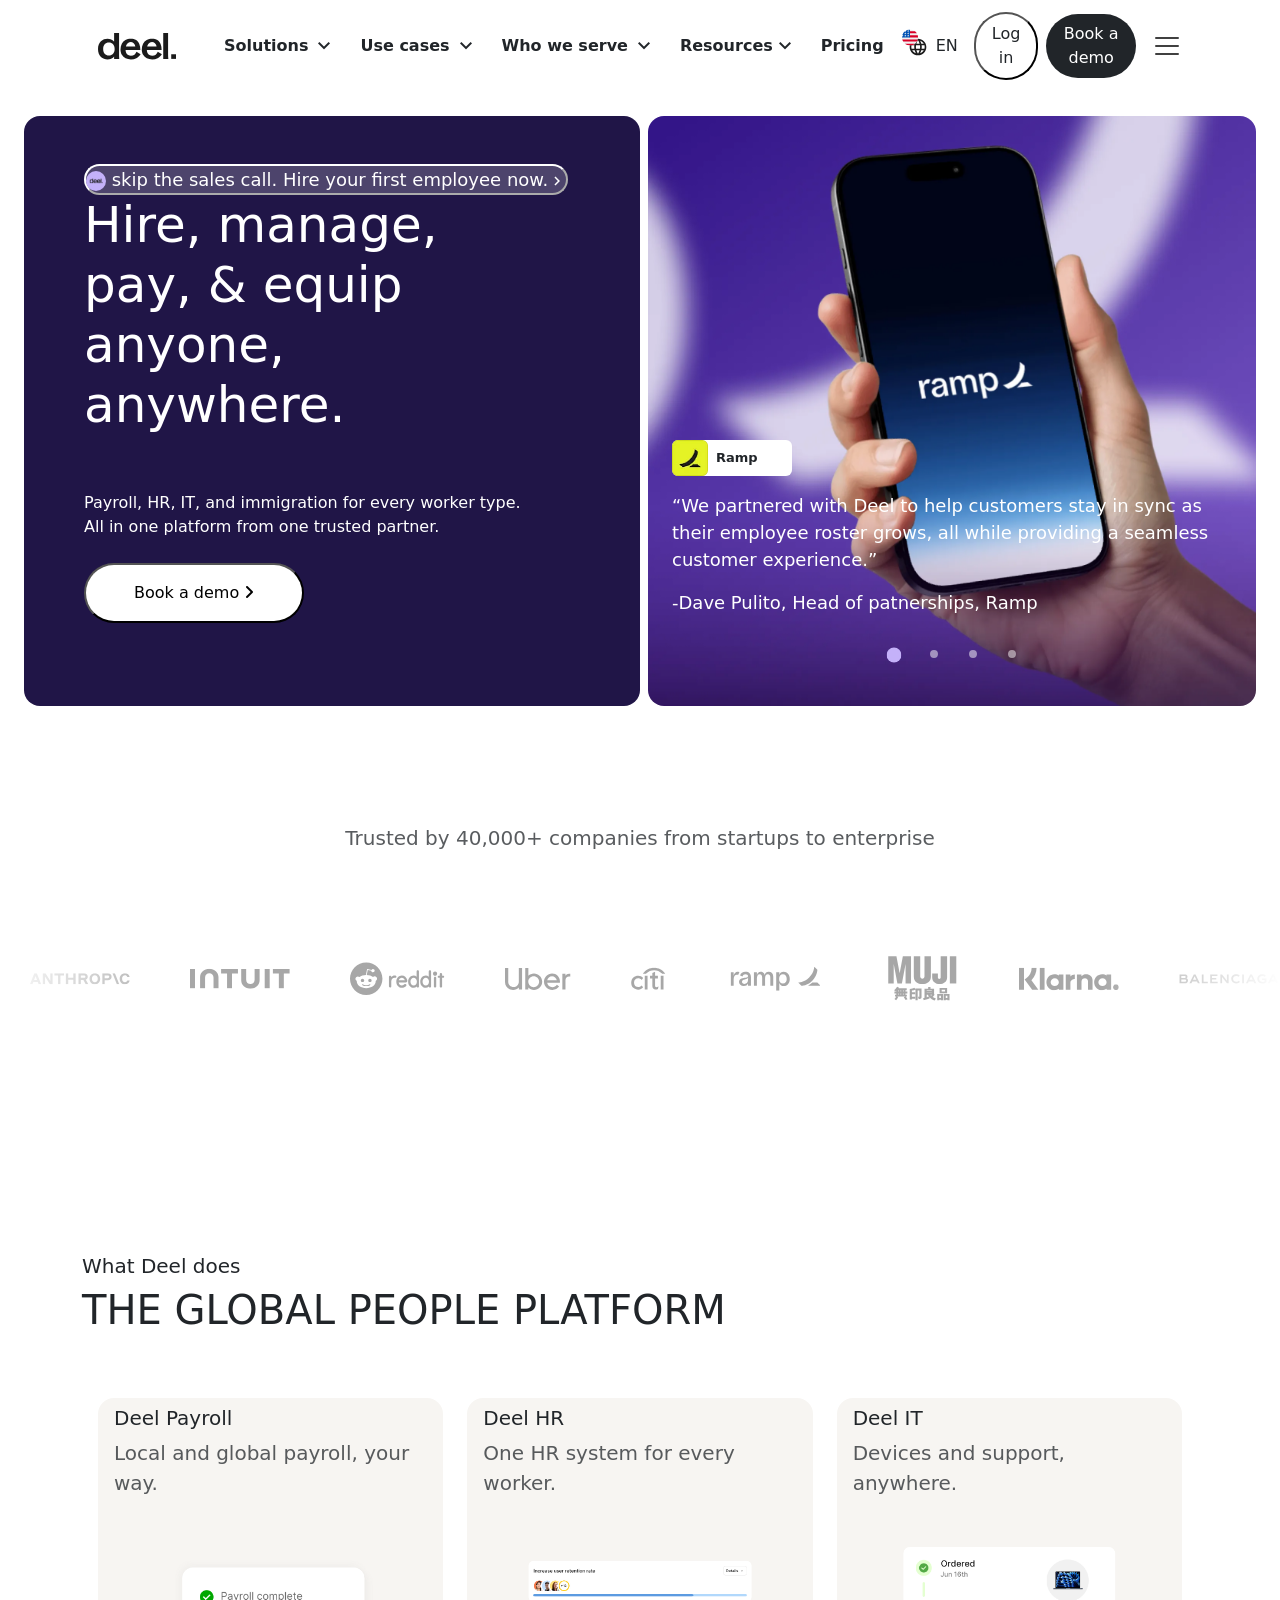
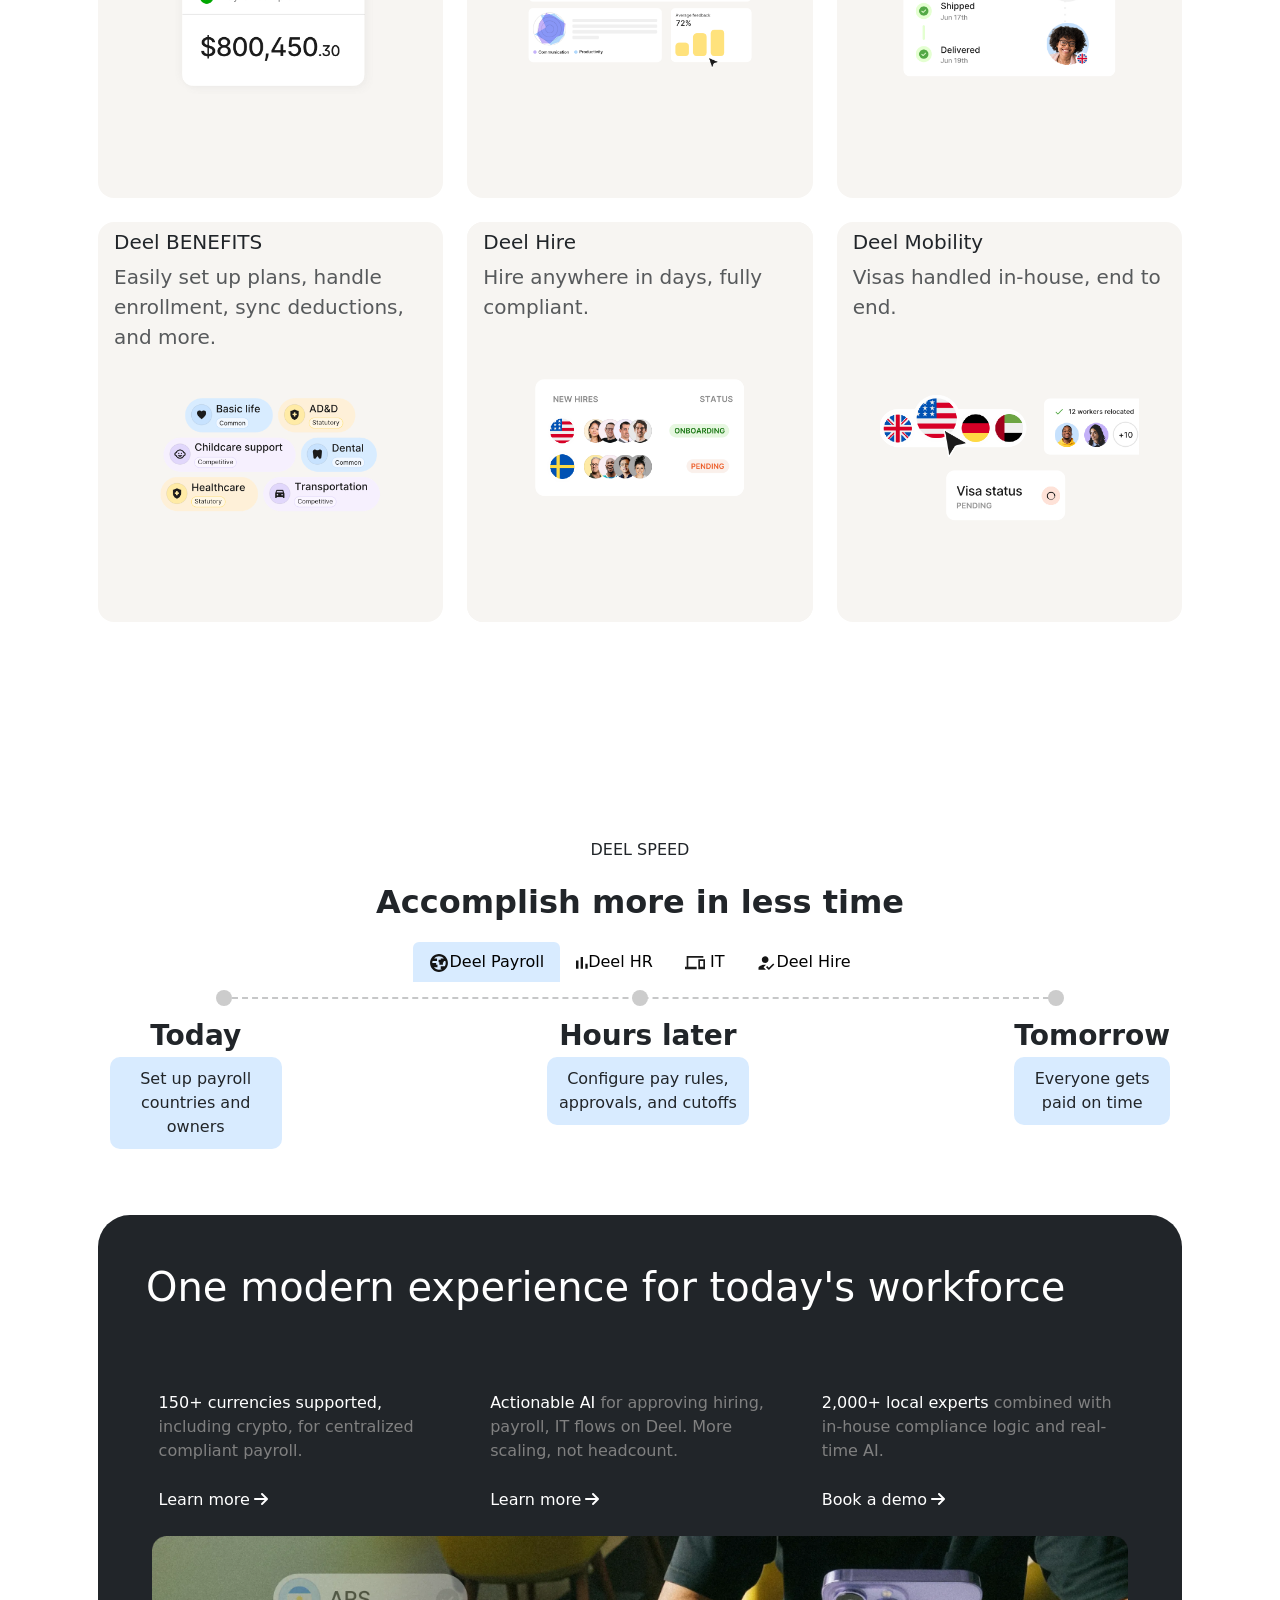
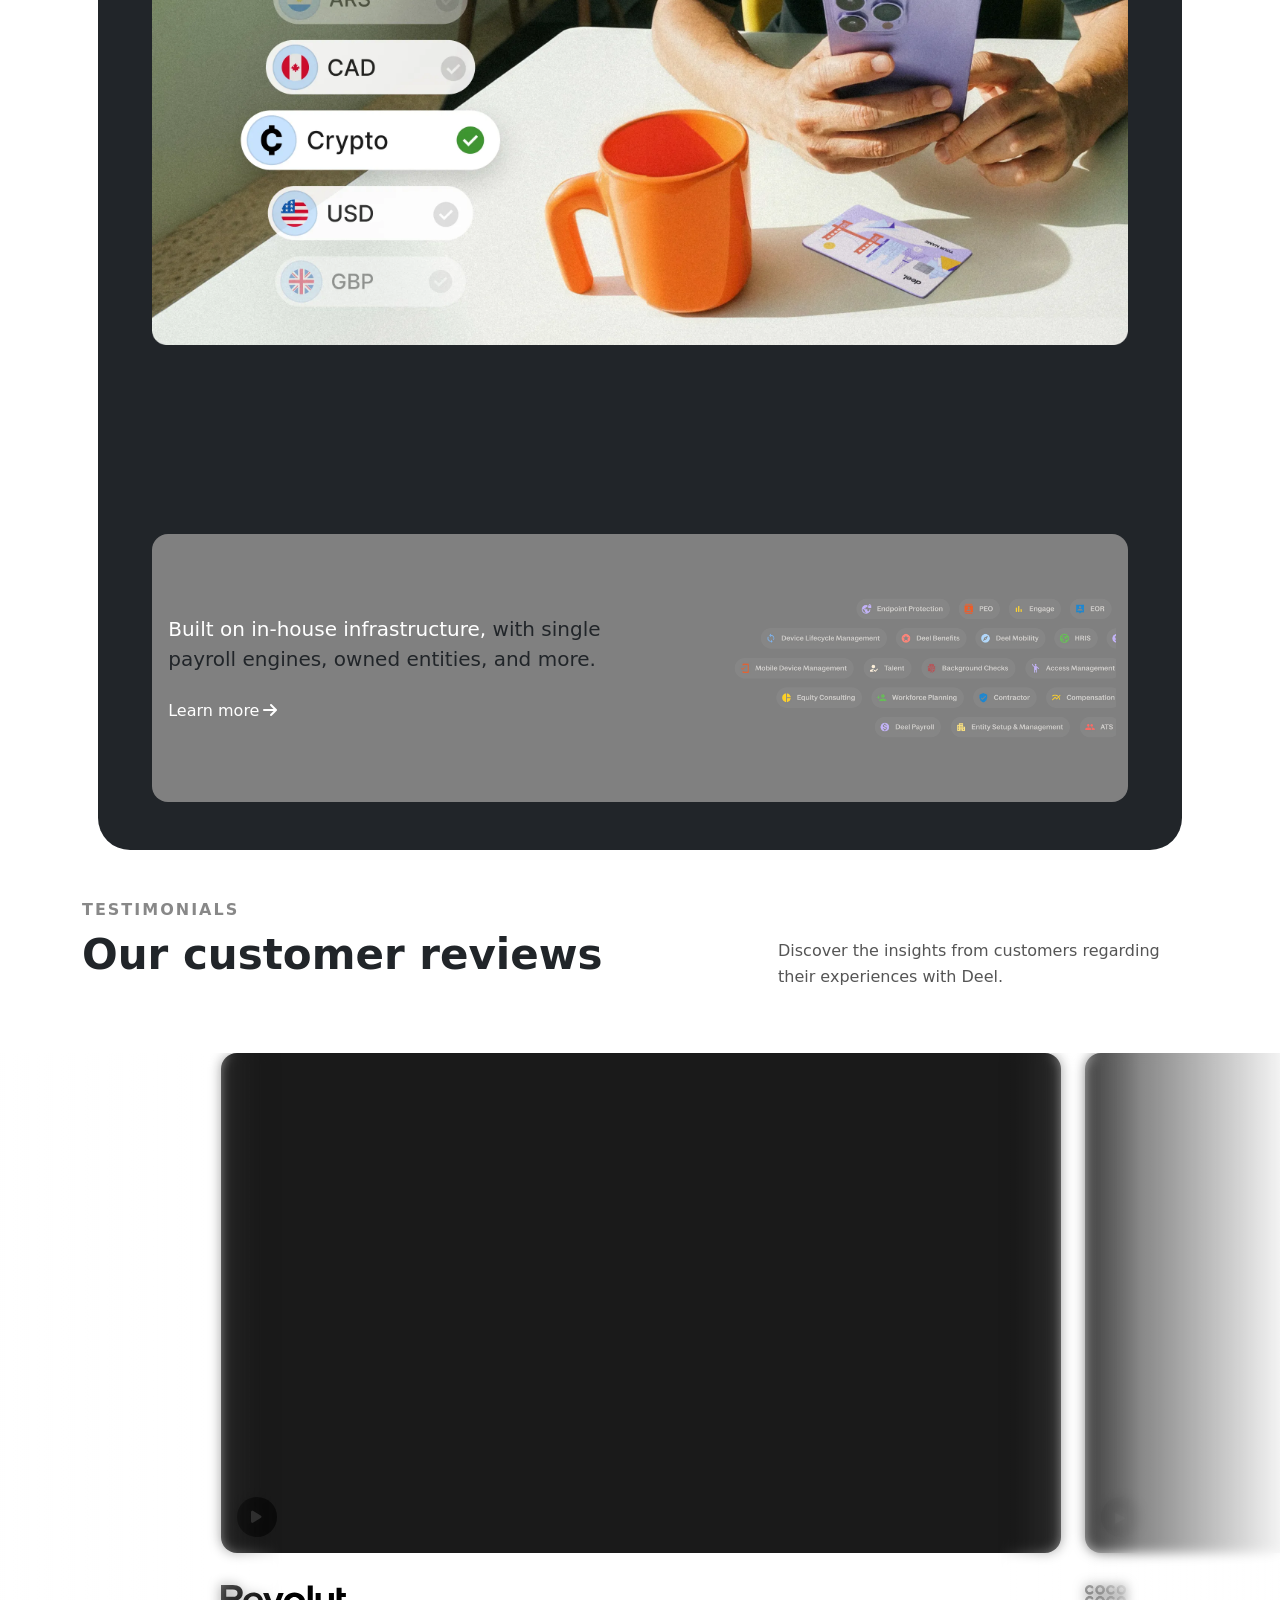
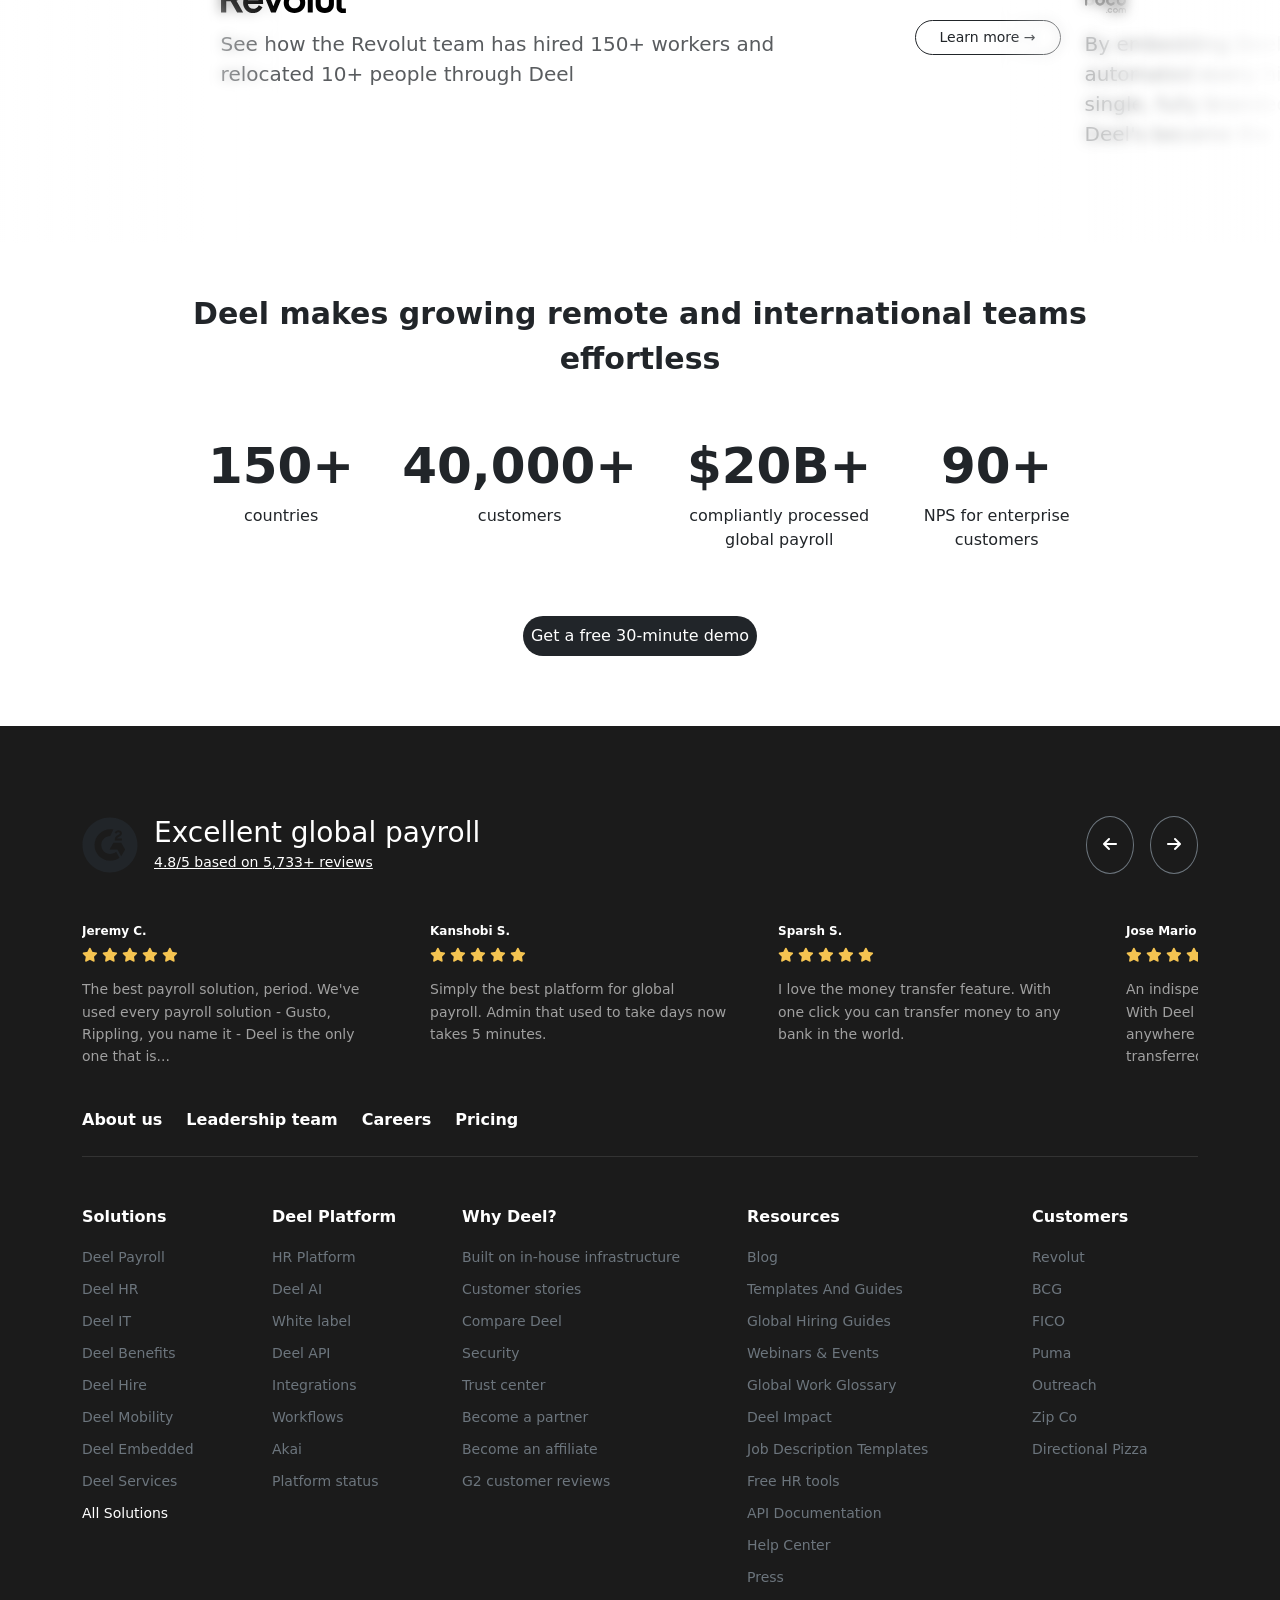
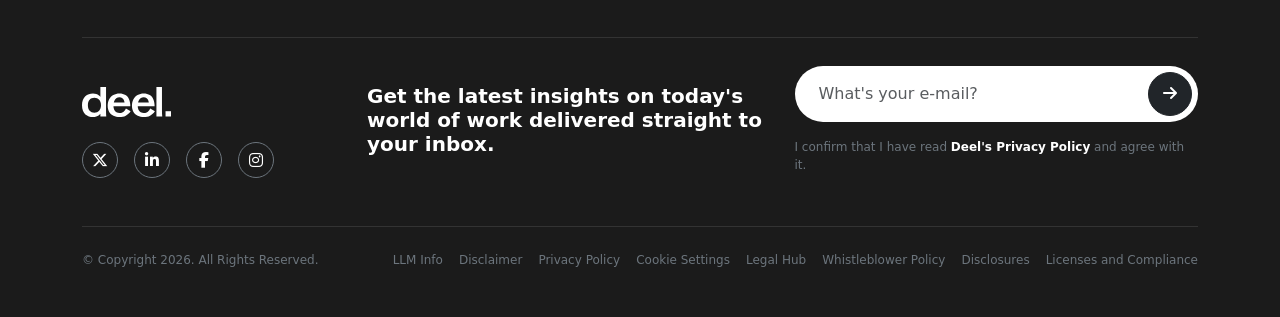
==== commit 9ffcfc53: "updated work" ====
--- a/deel (lvl one)/index.html
+++ b/deel (lvl one)/index.html
@@ -33,10 +33,10 @@
                                     <div class="flex-grow-1 p-5">
                                         <p class="text-muted fw-semibold mb-4 border-bottom pb-3">WHAT WE OFFER</p>
                                         <div class="row g-4 mb-4 border-bottom pb-5">
-                                            <div class="col-6">
-                                                <div class="nav d-flex gap-3 align-items-center p-2 rounded-3"
-                                                    style="margin: -8px;">
-                                                    <div class="rounded d-flex align-items-center justify-content-center"
+                                            <div class="col-6 rounded-4">
+                                                <div class="nav d-flex gap-3 align-items-center p-2 rounded-3 itis"
+                                                    style="margin: -8px; cursor: pointer;">
+                                                    <div class="rounded d-flex align-items-center justify-content-center smallimg"
                                                         style="width: 40px; height: 40px;">
                                                         <img src="media/project materials/monetization_on_fbfd76b291.svg"
                                                             alt="" width="20">
@@ -49,10 +49,10 @@
                                                     </div>
                                                 </div>
                                             </div>
-                                            <div class="col-6">
-                                                <div class="nav d-flex gap-3 align-items-center p-2 rounded-3"
-                                                    style="margin: -8px;">
-                                                    <div class="rounded d-flex align-items-center justify-content-center"
+                                            <div class="col-6 rounded-4">
+                                                <div class="nav d-flex gap-3 align-items-center p-2 rounded-3 itis"
+                                                    style="margin: -8px; cursor: pointer;">
+                                                    <div class="rounded d-flex align-items-center justify-content-center smallimg"
                                                         style="width: 40px; height: 40px;">
                                                         <img src="media/project materials/recent_actors_70c9da4cc9.svg"
                                                             alt="" width="20">
@@ -65,10 +65,10 @@
                                                     </div>
                                                 </div>
                                             </div>
-                                            <div class="col-6">
-                                                <div class="nav d-flex gap-3 align-items-center p-2 rounded-3"
-                                                    style="margin: -8px;">
-                                                    <div class="rounded d-flex align-items-center justify-content-center"
+                                            <div class="col-6 rounded-4">
+                                                <div class="nav d-flex gap-3 align-items-center p-2 rounded-3 itis"
+                                                    style="margin: -8px; cursor: pointer;">
+                                                    <div class="rounded d-flex align-items-center justify-content-center smallimg"
                                                         style="width: 40px; height: 40px;">
                                                         <img src="media/project materials/dvr_8332b33b7d.svg" alt=""
                                                             width="20">
@@ -81,10 +81,10 @@
                                                     </div>
                                                 </div>
                                             </div>
-                                            <div class="col-6">
-                                                <div class="nav d-flex gap-3 align-items-center p-2 rounded-3"
-                                                    style="margin: -8px;">
-                                                    <div class="rounded d-flex align-items-center justify-content-center"
+                                            <div class="col-6 rounded-4">
+                                                <div class="nav d-flex gap-3 align-items-center p-2 rounded-3 itis"
+                                                    style="margin: -8px; cursor: pointer;">
+                                                    <div class="rounded d-flex align-items-center justify-content-center smallimg"
                                                         style="width: 40px; height: 40px;">
                                                         <img src="media/project materials/stars_15b0b9085a.svg" alt=""
                                                             width="20">
@@ -97,10 +97,10 @@
                                                     </div>
                                                 </div>
                                             </div>
-                                            <div class="col-6">
-                                                <div class="nav d-flex gap-3 align-items-center p-2 rounded-3"
-                                                    style="margin: -8px;">
-                                                    <div class="rounded d-flex align-items-center justify-content-center"
+                                            <div class="col-6 rounded-4">
+                                                <div class="nav d-flex gap-3 align-items-center p-2 rounded-3 itis"
+                                                    style="margin: -8px; cursor: pointer;">
+                                                    <div class="rounded d-flex align-items-center justify-content-center smallimg"
                                                         style="width: 40px; height: 40px;">
                                                         <img src="media/project materials/group_6b4e265767.svg" alt=""
                                                             width="20">
@@ -113,10 +113,10 @@
                                                     </div>
                                                 </div>
                                             </div>
-                                            <div class="col-6">
-                                                <div class="nav d-flex gap-3 align-items-center p-2 rounded-3"
-                                                    style="margin: -8px;">
-                                                    <div class="rounded d-flex align-items-center justify-content-center"
+                                            <div class="col-6 rounded-4">
+                                                <div class="nav d-flex gap-3 align-items-center p-2 rounded-3 itis"
+                                                    style="margin: -8px; cursor: pointer;">
+                                                    <div class="rounded d-flex align-items-center justify-content-center smallimg"
                                                         style="width: 40px; height: 40px;">
                                                         <img src="media/project materials/explore_0222f8048d.svg" alt=""
                                                             width="20">
@@ -129,10 +129,10 @@
                                                     </div>
                                                 </div>
                                             </div>
-                                            <div class="col-6">
-                                                <div class="nav d-flex gap-3 align-items-center p-2 rounded-3"
-                                                    style="margin: -8px;">
-                                                    <div class="rounded d-flex align-items-center justify-content-center"
+                                            <div class="col-6 rounded-4">
+                                                <div class="nav d-flex gap-3 align-items-center p-2 rounded-3 itis"
+                                                    style="margin: -8px; cursor: pointer;">
+                                                    <div class="rounded d-flex align-items-center justify-content-center smallimg"
                                                         style="width: 40px; height: 40px;">
                                                         <img src="media/project materials/settings_ethernet_4a5250d7ad.svg"
                                                             alt="" width="20">
@@ -145,10 +145,10 @@
                                                     </div>
                                                 </div>
                                             </div>
-                                            <div class="col-6">
-                                                <div class="nav d-flex gap-3 align-items-center p-2 rounded-3"
-                                                    style="margin: -8px;">
-                                                    <div class="rounded d-flex align-items-center justify-content-center"
+                                            <div class="col-6 rounded-4">
+                                                <div class="nav d-flex gap-3 align-items-center p-2 rounded-3 itis"
+                                                    style="margin: -8px; cursor: pointer;">
+                                                    <div class="rounded d-flex align-items-center justify-content-center smallimg"
                                                         style="width: 40px; height: 40px;">
                                                         <img src="media/project materials/layers_1638a84dbd.svg" alt=""
                                                             width="20">
@@ -224,9 +224,9 @@
                                         </div>
                                     </div>
                                 </div>
-                                <div style="width: 400px; height: 720px;">
+                                <div style="width: 500px; height: 720px;" class="navimgdiv1">
                                     <img src="media/Solutions_Image_1fe3692ef5_348057f282.webp" alt=""
-                                        style="object-fit: contain; height: 720px;">
+                                        style="object-fit: cover; height: 720px;" class="navimg1">
                                 </div>
                             </div>
                             <div class="footer rounded-bottom" style="height:50px;">
@@ -390,9 +390,9 @@
                                         </div>
                                     </div>
 
-                                    <div class="position-relative flex-shrink-0" style="width: 400px;">
+                                    <div class="position-relative flex-shrink-0 navimgdiv2" style="width: 400px;">
                                         <img src="media/Use_Case_Image_b6c6429888_e790cb6ebb.webp" alt=""
-                                            class="img-fluid" style="object-fit: contain;">
+                                            class="img-fluid navimg2" style="object-fit: contain;">
                                     </div>
                                 </div>
                                 <div class="footer rounded-bottom" style="height:50px;">
@@ -738,6 +738,79 @@
                     </div>
                 </div>
             </div>
+            <!-- HAMBURGER BUTTON -->
+            <nav class="navbar bg-white px-3 position-relative">
+
+                <!-- Hamburger -->
+                <button class="navbar-toggler border-0 shadow-none p-0" type="button" data-bs-toggle="offcanvas"
+                    data-bs-target="#mobileMenu">
+
+                    <span class="navbar-toggler-icon" style="filter: brightness(0);"></span>
+                </button>
+
+                <!-- FULL SCREEN MENU -->
+                <div class="offcanvas offcanvas-top border-0 bg-white" tabindex="-1" id="mobileMenu" style="
+            width: 100vw;
+            height: 85vh;
+            overflow: hidden;
+            padding-top: 40px;
+        ">
+
+                    <!-- Top Links -->
+                    <div class="px-4">
+
+                        <div class="d-flex justify-content-between align-items-center border-bottom py-3">
+                            <span class="fs-5 fw-semibold">Solutions</span>
+                            <span class="fs-4">›</span>
+                        </div>
+
+                        <div class="d-flex justify-content-between align-items-center border-bottom py-3">
+                            <span class="fs-5 fw-semibold">Use cases</span>
+                            <span class="fs-4">›</span>
+                        </div>
+
+                        <div class="d-flex justify-content-between align-items-center border-bottom py-3">
+                            <span class="fs-5 fw-semibold">Who we serve</span>
+                            <span class="fs-4">›</span>
+                        </div>
+
+                        <div class="d-flex justify-content-between align-items-center border-bottom py-3">
+                            <span class="fs-5 fw-semibold">Resources</span>
+                            <span class="fs-4">›</span>
+                        </div>
+
+                        <div class="d-flex justify-content-between align-items-center border-bottom py-3">
+                            <span class="fs-5 fw-semibold">Pricing</span>
+                            <span class="fs-4">›</span>
+                        </div>
+
+                        <!-- Button -->
+                        <button class="btn border rounded-pill w-100 py-2 mt-3 fw-semibold">
+                            Log in
+                        </button>
+
+                    </div>
+
+                    <!-- Bottom Area -->
+                    <div class="bg-warning-subtle mt-3 px-4 py-3">
+
+                        <div class="d-flex justify-content-center gap-3 text-center flex-wrap">
+
+                            <span class="fw-medium">Book a demo</span>
+                            <span class="fw-medium">Compare Deel</span>
+                            <span class="fw-medium">Help center</span>
+
+                        </div>
+
+                        <div class="text-center pt-3 fs-6">
+                            🌐 EN
+                        </div>
+
+                    </div>
+
+                </div>
+
+            </nav>
         </div>
     </header>
 
@@ -745,6 +818,20 @@
         <section class="px-3 px-md-4 px-lg-4 pb-4">
             <div class="row g-4 m-0">
                 <div class="col-12 col-lg-6 hire rounded-4">
+                    <div class="ps-2 ps-md-5 w-100 mt-5">
+                        <button class="rounded-pill border-white text-white divbutton"
+                            style="background-color: RGB(77, 68, 108); font-size: 18px;"><span><img
+                                    src="media/project materials/deel_logo_purple.fdeb49b6.svg" alt=""></span> skip the
+                            sales call. Hire your first employee now.<span><img
+                                    src="media/project materials/chevron-right.a272eabe.svg" alt=""></span></button>
+                        <h1 class="text-white w-75 pb-5 title" style="font-size: 50px;">Hire, manage, pay, & equip
+                            anyone, <span text-primary>anywhere.</span></h1>
+                        <span class="text-white payroll">Payroll, HR, IT, and immigration for every worker type.</span>
+                        <p class="text-white payroll">All in one platform from one trusted partner.</p>
+                        <button class="p-3 rounded-pill bg-white px-5 mt-2 button1">Book a demo <i
+                                class="fa-solid fa-angle-right"></i></button>
+
+                    </div>
 
                 </div>
                 <div class="col-12 col-lg-6 p-0 ps-lg-2">
@@ -995,42 +1082,253 @@
         </section>
 
         <section class="container deel" style="margin-top: 200px;">
-            <div class="d-none d-lg-block">
+            <div class="d-none d-md-block">
                 <p class="text-center">DEEL SPEED</p>
                 <p class="text-center fs-2 fw-bold">Accomplish more in less time</p>
-                <div class="nav nav-tabs" id="myTab" role="tablist">
+                <div class="nav nav-tabs d-flex justify-content-center" id="myTab" role="tablist">
                     <li class="nav-item" role="presentation">
-                        <button class="nav-link active" id="home-tab" data-bs-toggle="tab"
+                        <button class="nav-link nav-link1 active" id="home-tab" data-bs-toggle="tab"
                             data-bs-target="#home-tab-pane" type="button" role="tab" aria-controls="home-tab-pane"
-                            aria-selected="true">Deel Payroll</button>
+                            aria-selected="true"><span><img src="media/project materials/payroll_92b9e25547.svg"
+                                    alt=""></span>Deel Payroll</button>
                     </li>
                     <li class="nav-item" role="presentation">
-                        <button class="nav-link" id="profile-tab" data-bs-toggle="tab"
+                        <button class="nav-link nav-link2" id="profile-tab" data-bs-toggle="tab"
                             data-bs-target="#profile-tab-pane" type="button" role="tab" aria-controls="profile-tab-pane"
-                            aria-selected="false">Deel HR</button>
+                            aria-selected="false"><span><img src="media/project materials/hr_2bd9cffda1.svg"
+                                    alt=""></span>Deel HR</button>
                     </li>
                     <li class="nav-item" role="presentation">
-                        <button class="nav-link" id="contact-tab" data-bs-toggle="tab"
+                        <button class="nav-link nav-link3" id="contact-tab" data-bs-toggle="tab"
                             data-bs-target="#contact-tab-pane" type="button" role="tab" aria-controls="contact-tab-pane"
-                            aria-selected="false"><span><img src="media/project materials/" alt=""></span> IT</button>
+                            aria-selected="false"><span><img src="media/project materials/it_a20117c5c8.svg"
+                                    alt=""></span> IT</button>
                     </li>
                     <li class="nav-item" role="presentation">
-                        <button class="nav-link" id="contact-tab" data-bs-toggle="tab"
-                            data-bs-target="#contact-tab-pane" type="button" role="tab" aria-controls="contact-tab-pane"
-                            aria-selected="false">Deel Hire</button>
+                        <button class="nav-link nav-link4" id="hire-tab" data-bs-toggle="tab"
+                            data-bs-target="#hire-tab-pane" type="button" role="tab" aria-controls="hire-tab-pane"
+                            aria-selected="false"><span><img src="media/project materials/hire_705b89bb9c.svg"
+                                    alt=""></span>Deel Hire</button>
                     </li>
                 </div>
-                <!-- <div class="d-flex justify-content-center position-relative">
+                <div class="d-flex justify-content-center position-relative">
                     <hr class="w-75" style="border-top: 2px dashed ;">
                     <div class="circle dot1"></div>
                     <div class="circle dot2"></div>
-                    <div class="circle dot3"></div> 
-                </div> -->
-
-
+                    <div class="circle dot3"></div>
+                </div>
+                <div class="tab-content d-flex justify-content-center position-relative w-100" id="myTabContent">
+                    <div class="tab-pane fade show active d-flex justify-content-center position-absolute text-center"
+                        style="gap:25%; width: 95%;" id="home-tab-pane" role="tabpanel" aria-labelledby="home-tab"
+                        tabindex="0">
+                        <div>
+                            <span class="fs-3 fw-bold">Today</span>
+                            <div style="background-color: RGB(216, 235, 255); border-radius: 10px; padding: 10px;">Set
+                                up payroll countries and owners</div>
+                        </div>
+                        <div>
+                            <span class="fs-3 fw-bold">Hours later</span>
+                            <div style="background-color: RGB(216, 235, 255); border-radius: 10px; padding: 10px;">
+                                Configure pay rules, approvals, and cutoffs</div>
+                        </div>
+                        <div>
+                            <span class="fs-3 fw-bold">Tomorrow</span>
+                            <div style="background-color: RGB(216, 235, 255); border-radius: 10px; padding: 10px;">
+                                Everyone gets paid on time</div>
+                        </div>
+                    </div>
+                    <div class="tab-pane fade d-flex justify-content-center position-absolute text-center"
+                        style="gap:25%; width: 95%;" id="profile-tab-pane" role="tabpanel" aria-labelledby="profile-tab"
+                        tabindex="0">
+                        <div>
+                            <span class="fs-3 fw-bold">Today</span>
+                            <div style="background-color: RGB(245, 236, 201); border-radius: 10px; padding: 10px;">Sofia
+                                is added to your HR system</div>
+                        </div>
+                        <div>
+                            <span class="fs-3 fw-bold">Hours later</span>
+                            <div style="background-color: RGB(245, 236, 201); border-radius: 10px; padding: 10px;">
+                                Assign and track onboarding tasks</div>
+                        </div>
+                        <div>
+                            <span class="fs-3 fw-bold">Tomorrow</span>
+                            <div style="background-color: RGB(245, 236, 201); border-radius: 10px; padding: 10px;">
+                                Approve and manage time off</div>
+                        </div>
+                    </div>
+                    <div class="tab-pane fade d-flex justify-content-center position-absolute text-center"
+                        style="gap:25%; width: 95%;" id="contact-tab-pane" role="tabpanel" aria-labelledby="contact-tab"
+                        tabindex="0">
+                        <div>
+                            <span class="fs-3 fw-bold">Today</span>
+                            <div style="background-color: RGB(246, 240, 254); border-radius: 10px; padding: 10px;">
+                                Choose a laptop for Sofia</div>
+                        </div>
+                        <div>
+                            <span class="fs-3 fw-bold">Day 3</span>
+                            <div style="background-color: RGB(246, 240, 254); border-radius: 10px; padding: 10px;">Deel
+                                ships equipment to Spain</div>
+                        </div>
+                        <div>
+                            <span class="fs-3 fw-bold">Hours later</span>
+                            <div style="background-color: RGB(246, 240, 254); border-radius: 10px; padding: 10px;">Sofia
+                                is ready for her first day</div>
+                        </div>
+                    </div>
+                    <div class="tab-pane fade d-flex justify-content-center position-absolute text-center"
+                        style="gap:25%; width: 95%;" id="hire-tab-pane" role="tabpanel" aria-labelledby="hire-tab"
+                        tabindex="0">
+                        <div>
+                            <span class="fs-3 fw-bold">Today</span>
+                            <div style="background-color: RGB(246, 240, 254); border-radius: 10px; padding: 10px;">
+                                Decide to hire Sofia from Spain</div>
+                        </div>
+                        <div>
+                            <span class="fs-3 fw-bold">Minutes later</span>
+                            <div style="background-color: RGB(246, 240, 254); border-radius: 10px; padding: 10px;">Send
+                                Sofia a compliant local contract</div>
+                        </div>
+                        <div>
+                            <span class="fs-3 fw-bold">Same day</span>
+                            <div style="background-color: RGB(246, 240, 254); border-radius: 10px; padding: 10px;">Sofia
+                                starts onboarding in Deel</div>
+                        </div>
+                    </div>
+                </div>
+            </div>
+            <div class="d-block d-md-none">
+                <p class="text-center">DEEL SPEED</p>
+                <p class="text-center fs-2 fw-bold">Accomplish more in less time</p>
+                <div class="nav nav-tabs d-flex gap-5 flex-nowrap overflow-auto" id="myTab" role="tablist">
+                    <li class="nav-item" role="presentation">
+                        <button class="nav-link nav-link1 active" id="homemb-tab" data-bs-toggle="tab"
+                            data-bs-target="#homemb-tab-pane" type="button" role="tab" aria-controls="home-tab-pane"
+                            aria-selected="true"><span><img src="media/project materials/payroll_92b9e25547.svg"
+                                    alt=""></span>Deel Payroll</button>
+                    </li>
+                    <li class="nav-item" role="presentation">
+                        <button class="nav-link nav-link2" id="profilemb-tab" data-bs-toggle="tab"
+                            data-bs-target="#profilemb-tab-pane" type="button" role="tab"
+                            aria-controls="profile-tab-pane" aria-selected="false"><span><img
+                                    src="media/project materials/hr_2bd9cffda1.svg" alt=""></span>Deel HR</button>
+                    </li>
+                    <li class="nav-item" role="presentation">
+                        <button class="nav-link nav-link3" id="contactmb-tab" data-bs-toggle="tab"
+                            data-bs-target="#contactmb-tab-pane" type="button" role="tab"
+                            aria-controls="contact-tab-pane" aria-selected="false"><span><img
+                                    src="media/project materials/it_a20117c5c8.svg" alt=""></span> IT</button>
+                    </li>
+                    <li class="nav-item" role="presentation">
+                        <button class="nav-link nav-link4" id="hiremb-tab" data-bs-toggle="tab"
+                            data-bs-target="#hiremb-tab-pane" type="button" role="tab" aria-controls="hire-tab-pane"
+                            aria-selected="false"><span><img src="media/project materials/hire_705b89bb9c.svg"
+                                    alt=""></span>Deel Hire</button>
+                    </li>
+                </div>
+
+                <div class="d-flex px-2 py-5">
+                    <div class="position-relative">
+                        <div class="vertical-line"></div>
+                        <div
+                            style="border-radius: 50%; width: 16px; height: 16px; background-color:  RGB(204, 204, 204); position: absolute; top: 0; left: 50%; transform: translateX(-50%);">
+                        </div>
+                        <div
+                            style="border-radius: 50%; width: 16px; height: 16px; background-color:  RGB(204, 204, 204); position: absolute; top: 50%; transform: translateY(-50%); left: 50%; transform: translateX(-50%);">
+                        </div>
+                        <div
+                            style="border-radius: 50%; width: 16px; height: 16px; background-color:  RGB(204, 204, 204); position: absolute; bottom: 0; left: 50%; transform: translateX(-50%);">
+                        </div>
+                    </div>
+
+                    <div class="tab-content d-flex justify-content-center position-relative w-100" id="myTabContent">
+                        <div class="tab-pane fade show active d-flex flex-column justify-content-center position-absolute text-center"
+                            style="gap:25%; width: 80%;" id="homemb-tab-pane" role="tabpanel" aria-labelledby="home-tab"
+                            tabindex="0">
+                            <div>
+                                <span class="fs-3 fw-bold">Today</span>
+                                <div style="background-color: RGB(216, 235, 255); border-radius: 10px; padding: 10px;">
+                                    Set
+                                    up payroll countries and owners</div>
+                            </div>
+                            <div>
+                                <span class="fs-3 fw-bold">Hours later</span>
+                                <div style="background-color: RGB(216, 235, 255); border-radius: 10px; padding: 10px;">
+                                    Configure pay rules, approvals, and cutoffs</div>
+                            </div>
+                            <div>
+                                <span class="fs-3 fw-bold">Tomorrow</span>
+                                <div style="background-color: RGB(216, 235, 255); border-radius: 10px; padding: 10px;">
+                                    Everyone gets paid on time</div>
+                            </div>
+                        </div>
+                        <div class="tab-pane fade d-flex flex-column justify-content-center position-absolute text-center"
+                            style="gap:25%; width: 80%;" id="profilemb-tab-pane" role="tabpanel"
+                            aria-labelledby="profile-tab" tabindex="0">
+                            <div>
+                                <span class="fs-3 fw-bold">Today</span>
+                                <div style="background-color: RGB(245, 236, 201); border-radius: 10px; padding: 10px;">
+                                    Sofia
+                                    is added to your HR system</div>
+                            </div>
+                            <div>
+                                <span class="fs-3 fw-bold">Hours later</span>
+                                <div style="background-color: RGB(245, 236, 201); border-radius: 10px; padding: 10px;">
+                                    Assign and track onboarding tasks</div>
+                            </div>
+                            <div>
+                                <span class="fs-3 fw-bold">Tomorrow</span>
+                                <div style="background-color: RGB(245, 236, 201); border-radius: 10px; padding: 10px;">
+                                    Approve and manage time off</div>
+                            </div>
+                        </div>
+                        <div class="tab-pane fade d-flex flex-column justify-content-center position-absolute text-center"
+                            style="gap:25%; width: 80%;" id="contactmb-tab-pane" role="tabpanel"
+                            aria-labelledby="contact-tab" tabindex="0">
+                            <div>
+                                <span class="fs-3 fw-bold">Today</span>
+                                <div style="background-color: RGB(246, 240, 254); border-radius: 10px; padding: 10px;">
+                                    Choose a laptop for Sofia</div>
+                            </div>
+                            <div>
+                                <span class="fs-3 fw-bold">Day 3</span>
+                                <div style="background-color: RGB(246, 240, 254); border-radius: 10px; padding: 10px;">
+                                    Deel
+                                    ships equipment to Spain</div>
+                            </div>
+                            <div>
+                                <span class="fs-3 fw-bold">Hours later</span>
+                                <div style="background-color: RGB(246, 240, 254); border-radius: 10px; padding: 10px;">
+                                    Sofia
+                                    is ready for her first day</div>
+                            </div>
+                        </div>
+                        <div class="tab-pane fade d-flex flex-column justify-content-center position-absolute text-center"
+                            style="gap:25%; width: 80%;" id="hiremb-tab-pane" role="tabpanel" aria-labelledby="hire-tab"
+                            tabindex="0">
+                            <div>
+                                <span class="fs-3 fw-bold">Today</span>
+                                <div style="background-color: RGB(246, 240, 254); border-radius: 10px; padding: 10px;">
+                                    Decide to hire Sofia from Spain</div>
+                            </div>
+                            <div>
+                                <span class="fs-3 fw-bold">Minutes later</span>
+                                <div style="background-color: RGB(246, 240, 254); border-radius: 10px; padding: 10px;">
+                                    Send
+                                    Sofia a compliant local contract</div>
+                            </div>
+                            <div>
+                                <span class="fs-3 fw-bold">Same day</span>
+                                <div style="background-color: RGB(246, 240, 254); border-radius: 10px; padding: 10px;">
+                                    Sofia
+                                    starts onboarding in Deel</div>
+                            </div>
+                        </div>
+                    </div>
+                </div>
+            </div>
         </section>
 
-        <section style="margin-top: 300px;" class="section5 container">
+        <section style="margin-top: 200px;" class="section5 container">
             <div class="bg-dark rounded-5 mx-3 pb-5">
                 <div class="d-sm-flex justify-content-start d-md-flex py-5 ms-5 text-white mx-auto">
                     <h1 class="">One modern experience for today's workforce</h1>
@@ -1126,7 +1424,8 @@
                             <div class="accordion-body">
                                 <button class="mt-4 bg-dark border-0 text-white">Book a demo<i
                                         class="fa-solid fa-arrow-right m-1 text-white"></i></button>
-                                <img src="media/200localexpert_2x_7e32045951.webp" alt="" style="width: 100%;">
+                                <img src="media/200localexpert_2x_7e32045951.webp" alt=""
+                                    style="width: 100%; height: 200px; object-fit: contain;">
                             </div>
                         </div>
                     </div>
@@ -1149,7 +1448,7 @@
         <section class="mt-5 pb-5 testimonials-section">
             <div class="container mb-5">
                 <p class="text-uppercase fw-bold fs-6 mb-2" style="color: #888; letter-spacing: 2px;">TESTIMONIALS</p>
-                <div class="d-flex justify-content-between align-items-start">
+                <div class="d-block d-md-flex justify-content-between align-items-start">
                     <h2 class="fw-bold" style="font-size: 42px; line-height: 1.2;">Our customer reviews</h2>
                     <p style="max-width: 420px; font-size: 16px; line-height: 1.6; color: #555; padding-top: 8px;">
                         Discover
@@ -1174,10 +1473,11 @@
                                 <div class="play-btn-circle"><i class="fa-solid fa-play"></i></div>
                             </div>
                         </div>
-                        <div class="d-flex align-items-center justify-content-between mt-3 gap-3">
+                        <div
+                            class="d-block d--md-flex fs-6 d-md-flex align-items-center justify-content-between mt-3 gap-3">
                             <div>
 
-                                <img src="media/logo_revolut_black_0c39688f55.svg" alt="Company logo"
+                                <img src="media/project materials/logo_revolut_black_0c39688f55.svg" alt="Company logo"
                                     class="testimonial-logo mb-2 mt-3">
                                 <p class="text-muted fs-5 mt-3"
                                     style="font-size: 14px; color: #444; line-height: 1.5; margin: 0;">
@@ -1185,7 +1485,7 @@
                                     Deel
                                 </p>
                             </div>
-                            <a href="#" class="btn btn-outline-dark rounded-pill px-4 flex-shrink-0"
+                            <a href="#" class="btn btn-outline-dark rounded-pill px-4 flex-shrink-0 mt-3"
                                 style="font-size: 14px;">Learn more &rarr;</a>
                         </div>
                     </div>
@@ -1200,10 +1500,10 @@
                                 <div class="play-btn-circle">&#9654;</div>
                             </div>
                         </div>
-                        <div class="d-flex align-items-center justify-content-between mt-3 gap-3">
+                        <div class="d-block d-md-flex align-items-center justify-content-between mt-3 gap-3">
                             <div>
 
-                                <img src="media/cocoroco_logo_1_1_7e36f56f96.webp" alt="Revolut"
+                                <img src="media/project materials/cocoroco_logo_1_1_7e36f56f96.webp" alt="Revolut"
                                     class="testimonial-logo mb-2 mt-3">
                                 <p class="text-muted fs-5 mt-3"
                                     style="font-size: 14px; color: #444; line-height: 1.5; margin: 0;">
@@ -1214,7 +1514,7 @@
                                     become the perfect product partner for Cocoroco..
                                 </p>
                             </div>
-                            <a href="#" class="btn btn-outline-dark rounded-pill px-4 flex-shrink-0"
+                            <a href="#" class="btn btn-outline-dark rounded-pill px-4 flex-shrink-0 mt-3"
                                 style="font-size: 14px;">Learn more &rarr;</a>
                         </div>
                     </div>
@@ -1229,10 +1529,66 @@
                                 <div class="play-btn-circle">&#9654;</div>
                             </div>
                         </div>
-                        <div class="d-flex align-items-center justify-content-between mt-3 gap-3">
+                        <div class="d-block d-md-flex align-items-center justify-content-between mt-3 gap-3">
                             <div>
 
-                                <img src="media/Cal_com_idvc_Cwb_TDI_0_e1df06512b.svg" alt="Company logo"
+                                <img src="media/project materials/Cal_com_idvc_Cwb_TDI_0_e1df06512b.svg"
+                                    alt="Company logo" class="testimonial-logo mb-2">
+                                <p class="text-muted fs-5 mt-3"
+                                    style="font-size: 14px; color: #444; line-height: 1.5; margin: 0;">
+                                    Cal.com wins in the competitive global market with Deel.<br> From wiring money by
+                                    hand
+                                    to running a borderless<br> company on one platform, see how Cal.com uses Deel
+                                    to<br>
+                                    hire, pay, and support a global team - without borders<br> slowing them down.
+                                </p>
+                            </div>
+                            <a href="#" class="btn btn-outline-dark rounded-pill px-4 flex-shrink-0 mt-3"
+                                style="font-size: 14px;">Learn more &rarr;</a>
+                        </div>
+                    </div>
+
+                    <div class="testimonial-card">
+                        <div class="testimonial-thumb rounded-4 overflow-hidden position-relative">
+                            <video
+                                src="media/How_Strada_uses_Deel_to_save_thousands_i_Media_hv_X7_Gm_Q5_Cx_A_001_1080p_9b8e5f1ca2.mp4"
+                                muted autoplay loop playsinline class="testimonial-video w-100"></video>
+                            <div class="play-btn-overlay position-absolute bottom-0 start-0 p-3">
+                                <div class="play-btn-circle">&#9654;</div>
+                            </div>
+                        </div>
+                        <div class="d-block d-md-flex align-items-center justify-content-between mt-3 gap-3">
+                            <div>
+
+                                <img src="media/project materials/logo_strada_black_94a9eca00a.svg" alt="Company logo"
+                                    class="testimonial-logo mb-2">
+                                <p class="text-muted fs-5 mt-3"
+                                    style="font-size: 14px; color: #444; line-height: 1.5; margin: 0;">
+                                    Cal.com wins in the competitive global market with Deel. From wiring<br> money by
+                                    hand
+                                    to running a borderless company on one platform, see<br> how Cal.com uses Deel to
+                                    hire,pay, and support a global team - without<br> borders slowing them down.
+                                </p>
+                            </div>
+                            <a href="#" class="btn btn-outline-dark rounded-pill px-4 flex-shrink-0 mt-3"
+                                style="font-size: 14px;">Learn more &rarr;</a>
+                        </div>
+                    </div>
+
+                    <div class="testimonial-card">
+                        <div class="testimonial-thumb rounded-4 overflow-hidden position-relative">
+
+                            <video
+                                src="media/How_Sardine_uses_Deel_to_build_a_world_c_Media_6_OM_94sus_Fwo_001_1080p_ce26f880bd.mp4"
+                                muted autoplay loop playsinline class="testimonial-video w-100"></video>
+                            <div class="play-btn-overlay position-absolute bottom-0 start-0 p-3">
+                                <div class="play-btn-circle">&#9654;</div>
+                            </div>
+                        </div>
+                        <div class="d-block d-md-flex align-items-center justify-content-between mt-3 gap-3">
+                            <div>
+
+                                <img src="media/project materials/sardine_74fae8b063.webp" alt="Company logo"
                                     class="testimonial-logo mb-2">
                                 <p class="text-muted fs-5 mt-3"
                                     style="font-size: 14px; color: #444; line-height: 1.5; margin: 0;">
@@ -1243,7 +1599,7 @@
                                     hire, pay, and support a global team - without borders<br> slowing them down.
                                 </p>
                             </div>
-                            <a href="#" class="btn btn-outline-dark rounded-pill px-4 flex-shrink-0"
+                            <a href="#" class="btn btn-outline-dark rounded-pill px-4 flex-shrink-0 mt-3"
                                 style="font-size: 14px;">Learn more &rarr;</a>
                         </div>
                     </div>
@@ -1252,46 +1608,16 @@
                         <div class="testimonial-thumb rounded-4 overflow-hidden position-relative">
 
                             <video
-                                src="media/How_Strada_uses_Deel_to_save_thousands_i_Media_hv_X7_Gm_Q5_Cx_A_001_1080p_9b8e5f1ca2.mp4"
+                                src="media/How_Superfiliate_Streamlined_Global_Work_Media_qgu_xa_WN_Ug_001_1080p_3a81172692.mp4"
                                 muted autoplay loop playsinline class="testimonial-video w-100"></video>
                             <div class="play-btn-overlay position-absolute bottom-0 start-0 p-3">
                                 <div class="play-btn-circle">&#9654;</div>
                             </div>
                         </div>
-                        <div class="d-flex align-items-center justify-content-between mt-3 gap-3">
+                        <div class="d-block d-md-flex align-items-center justify-content-between mt-3 gap-3">
                             <div>
 
-                                <img src="media/logo_strada_black_94a9eca00a.svg" alt="Company logo"
-                                    class="testimonial-logo mb-2">
-                                <p class="text-muted fs-5 mt-3"
-                                    style="font-size: 14px; color: #444; line-height: 1.5; margin: 0;">
-                                    Cal.com wins in the competitive global market with Deel. From wiring<br> money by
-                                    hand
-                                    to running a borderless company on one platform, see<br> how Cal.com uses Deel to
-                                    hire,pay, and support a global team - without<br> borders slowing them down.
-
-
-                                </p>
-                            </div>
-                            <a href="#" class="btn btn-outline-dark rounded-pill px-4 flex-shrink-0"
-                                style="font-size: 14px;">Learn more &rarr;</a>
-                        </div>
-                    </div>
-
-                    <div class="testimonial-card">
-                        <div class="testimonial-thumb rounded-4 overflow-hidden position-relative">
-
-                            <video
-                                src="media/How_Sardine_uses_Deel_to_build_a_world_c_Media_6_OM_94sus_Fwo_001_1080p_ce26f880bd.mp4"
-                                muted autoplay loop playsinline class="testimonial-video w-100"></video>
-                            <div class="play-btn-overlay position-absolute bottom-0 start-0 p-3">
-                                <div class="play-btn-circle">&#9654;</div>
-                            </div>
-                        </div>
-                        <div class="d-flex align-items-center justify-content-between mt-3 gap-3">
-                            <div>
-
-                                <img src="media/sardine_74fae8b063.webp" alt="Company logo"
+                                <img src="media/project materials/superfiliate_2x_b68ce07b6c.webp" alt="Company logo"
                                     class="testimonial-logo mb-2">
                                 <p class="text-muted fs-5 mt-3"
                                     style="font-size: 14px; color: #444; line-height: 1.5; margin: 0;">
@@ -1302,7 +1628,7 @@
                                     hire, pay, and support a global team - without borders<br> slowing them down.
                                 </p>
                             </div>
-                            <a href="#" class="btn btn-outline-dark rounded-pill px-4 flex-shrink-0"
+                            <a href="#" class="btn btn-outline-dark rounded-pill px-4 flex-shrink-0 mt-3"
                                 style="font-size: 14px;">Learn more &rarr;</a>
                         </div>
                     </div>
@@ -1311,16 +1637,16 @@
                         <div class="testimonial-thumb rounded-4 overflow-hidden position-relative">
 
                             <video
-                                src="media/How_Superfiliate_Streamlined_Global_Work_Media_qgu_xa_WN_Ug_001_1080p_3a81172692.mp4"
+                                src="media/How_Bowmans_Unified_Payroll_Across_Six_C_Media_ns_Bkc_K_If_MM_001_1080p_04ef940e1f.mp4"
                                 muted autoplay loop playsinline class="testimonial-video w-100"></video>
                             <div class="play-btn-overlay position-absolute bottom-0 start-0 p-3">
                                 <div class="play-btn-circle">&#9654;</div>
                             </div>
                         </div>
-                        <div class="d-flex align-items-center justify-content-between mt-3 gap-3">
+                        <div class="d-block d-md-flex align-items-center justify-content-between mt-3 gap-3">
                             <div>
 
-                                <img src="media/superfiliate_2x_b68ce07b6c.webp" alt="Company logo"
+                                <img src="media/project materials/bowmans_2x_976c4e427c.webp" alt="Company logo"
                                     class="testimonial-logo mb-2">
                                 <p class="text-muted fs-5 mt-3"
                                     style="font-size: 14px; color: #444; line-height: 1.5; margin: 0;">
@@ -1331,7 +1657,7 @@
                                     hire, pay, and support a global team - without borders<br> slowing them down.
                                 </p>
                             </div>
-                            <a href="#" class="btn btn-outline-dark rounded-pill px-4 flex-shrink-0"
+                            <a href="#" class="btn btn-outline-dark rounded-pill px-4 flex-shrink-0 mt-3"
                                 style="font-size: 14px;">Learn more &rarr;</a>
                         </div>
                     </div>
@@ -1339,18 +1665,17 @@
                     <div class="testimonial-card">
                         <div class="testimonial-thumb rounded-4 overflow-hidden position-relative">
 
-                            <video
-                                src="media/How_Bowmans_Unified_Payroll_Across_Six_C_Media_ns_Bkc_K_If_MM_001_1080p_04ef940e1f.mp4"
-                                muted autoplay loop playsinline class="testimonial-video w-100"></video>
+                            <video src="https://website-media.deel.com/Brand_Love_Dicex_Deel_F5_f385fc27c5.mp4" muted
+                                autoplay loop playsinline class="testimonial-video w-100"></video>
                             <div class="play-btn-overlay position-absolute bottom-0 start-0 p-3">
                                 <div class="play-btn-circle">&#9654;</div>
                             </div>
                         </div>
-                        <div class="d-flex align-items-center justify-content-between mt-3 gap-3">
+                        <div class="d-block d-md-flex align-items-center justify-content-between mt-3 gap-3">
                             <div>
 
-                                <img src="media/bowmans_2x_976c4e427c.webp" alt="Company logo"
-                                    class="testimonial-logo mb-2">
+                                <img src="media/project materials/Cal_com_idvc_Cwb_TDI_0_e1df06512b.svg"
+                                    alt="Company logo" class="testimonial-logo mb-2">
                                 <p class="text-muted fs-5 mt-3"
                                     style="font-size: 14px; color: #444; line-height: 1.5; margin: 0;">
                                     Cal.com wins in the competitive global market with Deel.<br> From wiring money by
@@ -1360,39 +1685,10 @@
                                     hire, pay, and support a global team - without borders<br> slowing them down.
                                 </p>
                             </div>
-                            <a href="#" class="btn btn-outline-dark rounded-pill px-4 flex-shrink-0"
+                            <a href="#" class="btn btn-outline-dark rounded-pill px-4 flex-shrink-0 mt-3"
                                 style="font-size: 14px;">Learn more &rarr;</a>
                         </div>
                     </div>
-
-                    <div class="testimonial-card">
-                        <div class="testimonial-thumb rounded-4 overflow-hidden position-relative">
-
-                            <video src="https://website-media.deel.com/Brand_Love_Dicex_Deel_F5_f385fc27c5.mp4" muted
-                                autoplay loop playsinline class="testimonial-video w-100"></video>
-                            <div class="play-btn-overlay position-absolute bottom-0 start-0 p-3">
-                                <div class="play-btn-circle">&#9654;</div>
-                            </div>
-                        </div>
-                        <div class="d-flex align-items-center justify-content-between mt-3 gap-3">
-                            <div>
-
-                                <img src="media/Cal_com_idvc_Cwb_TDI_0_e1df06512b.svg" alt="Company logo"
-                                    class="testimonial-logo mb-2">
-                                <p class="text-muted fs-5 mt-3"
-                                    style="font-size: 14px; color: #444; line-height: 1.5; margin: 0;">
-                                    Cal.com wins in the competitive global market with Deel.<br> From wiring money by
-                                    hand
-                                    to running a borderless<br> company on one platform, see how Cal.com uses Deel
-                                    to<br>
-                                    hire, pay, and support a global team - without borders<br> slowing them down.
-                                </p>
-                            </div>
-                            <a href="#" class="btn btn-outline-dark rounded-pill px-4 flex-shrink-0"
-                                style="font-size: 14px;">Learn more &rarr;</a>
-                        </div>
-                    </div>
-
                 </div>
             </div>
         </section>
@@ -1423,6 +1719,353 @@
             </div>
         </section>
 
+        <section class="last-card" style="padding-top: 90px; margin-top: 70px;">
+            <nav class="container">
+                <div
+                    class="d-flex flex-column flex-md-row justify-content-between align-items-start align-items-md-center mb-5">
+                    <div class="d-flex gap-3 align-items-center">
+                        <svg width="56" height="56" viewBox="0 0 56 57" xmlns="http://www.w3.org/2000/svg">
+                            <path fill="currentColor" fill-rule="evenodd" clip-rule="evenodd"
+                                d="M28 56.5C43.4672 56.5 56 43.9672 56 28.5C56 13.044 43.4672 0.5 28 0.5C12.5328 0.5 0 13.0328 0 28.5C0 43.9672 12.5328 56.5 28 56.5ZM32.8413 23.8874H40.0745V21.8925H35.2934C35.4278 21.1374 35.8868 20.7091 36.8274 20.2358L37.7119 19.785C39.2795 18.9735 40.1193 18.0606 40.1193 16.5616C40.1193 15.6261 39.761 14.8823 39.0332 14.3413C38.3278 13.8003 37.4656 13.5411 36.4691 13.5411C35.6741 13.5411 34.9463 13.7439 34.2857 14.1609C33.6362 14.578 33.1436 15.0964 32.8413 15.7501L34.2297 17.1476C34.7671 16.0544 35.5397 15.5134 36.5698 15.5134C37.432 15.5134 37.9695 15.9642 37.9695 16.5841C37.9695 17.1026 37.7119 17.5421 36.7154 18.0493L36.1556 18.3311C34.9239 18.9622 34.0729 19.6722 33.5803 20.4837C33.0876 21.2839 32.8413 22.3096 32.8413 23.5493V23.8874ZM31.52 26.1866H39.4363L43.4 33.0842L39.4475 39.9818L35.4837 33.0842H27.5675L31.52 26.1866ZM19.1137 28.4971C19.1137 33.5688 23.2118 37.6939 28.2505 37.6939C30.5235 37.6939 32.6061 36.8486 34.1961 35.4736L37.6672 41.5146C35.0247 43.4531 31.7663 44.6027 28.2505 44.6027C19.4049 44.6027 12.25 37.3896 12.25 28.4971C12.25 19.6159 19.4161 12.4027 28.2505 12.4027C29.3254 12.4027 30.3667 12.5042 31.3856 12.707L28.2505 19.3003C23.2118 19.3003 19.1137 23.4253 19.1137 28.4971Z">
+                            </path>
+                        </svg>
+                        <div>
+                            <h1 style="font-size: clamp(20px, 4vw, 28px);" class="text-white mb-0">Excellent global
+                                payroll</h1>
+                            <a href="#" class="text-white text-decoration-underline" style="font-size: 14px;">4.8/5
+                                based on 5,733+ reviews</a>
+                        </div>
+                    </div>
+
+                    <div class="d-flex gap-3 mt-4 mt-md-0">
+                        <div class="border border-secondary p-3 rounded-circle review-btn" id="prev-review">
+                            <i class="fa-solid fa-arrow-left text-white"></i>
+                        </div>
+                        <div class="border border-secondary p-3 rounded-circle review-btn" id="next-review">
+                            <i class="fa-solid fa-arrow-right text-white"></i>
+                        </div>
+                    </div>
+                </div>
+
+                <main class="mt-5 position-relative overflow-hidden pb-4">
+                    <div class="d-flex gap-5 review-track" id="review-track"
+                        style="overflow-x: auto; scroll-snap-type: x mandatory; scrollbar-width: none; -webkit-overflow-scrolling: touch;">
+
+                        <!-- Card 1 -->
+                        <div class="review-card flex-shrink-0" style="width: 300px; scroll-snap-align: start;">
+                            <p class="text-white fw-semibold mb-2" style="font-size: 12px;">Jeremy C.</p>
+                            <div class="d-flex mb-3 gap-1" style="color: #f5c451; font-size: 14px;">
+                                <i class="fa-solid fa-star"></i><i class="fa-solid fa-star"></i><i
+                                    class="fa-solid fa-star"></i><i class="fa-solid fa-star"></i><i
+                                    class="fa-solid fa-star"></i>
+                            </div>
+                            <p style="color: #a0a0a0; font-size: 14px; line-height: 1.6;">The best payroll solution,
+                                period. We've used every payroll solution - Gusto, Rippling, you name it - Deel is the
+                                only one that is...</p>
+                        </div>
+
+                        <!-- Card 2 -->
+                        <div class="review-card flex-shrink-0" style="width: 300px; scroll-snap-align: start;">
+                            <p class="text-white fw-semibold mb-2" style="font-size: 12px;">Kanshobi S.</p>
+                            <div class="d-flex mb-3 gap-1" style="color: #f5c451; font-size: 14px;">
+                                <i class="fa-solid fa-star"></i><i class="fa-solid fa-star"></i><i
+                                    class="fa-solid fa-star"></i><i class="fa-solid fa-star"></i><i
+                                    class="fa-solid fa-star"></i>
+                            </div>
+                            <p style="color: #a0a0a0; font-size: 14px; line-height: 1.6;">Simply the best platform for
+                                global payroll. Admin that used to take days now takes 5 minutes.</p>
+                        </div>
+
+                        <!-- Card 3 -->
+                        <div class="review-card flex-shrink-0" style="width: 300px; scroll-snap-align: start;">
+                            <p class="text-white fw-semibold mb-2" style="font-size: 12px;">Sparsh S.</p>
+                            <div class="d-flex mb-3 gap-1" style="color: #f5c451; font-size: 14px;">
+                                <i class="fa-solid fa-star"></i><i class="fa-solid fa-star"></i><i
+                                    class="fa-solid fa-star"></i><i class="fa-solid fa-star"></i><i
+                                    class="fa-solid fa-star"></i>
+                            </div>
+                            <p style="color: #a0a0a0; font-size: 14px; line-height: 1.6;">I love the money transfer
+                                feature. With one click you can transfer money to any bank in the world.</p>
+                        </div>
+
+                        <!-- Card 4 -->
+                        <div class="review-card flex-shrink-0" style="width: 300px; scroll-snap-align: start;">
+                            <p class="text-white fw-semibold mb-2" style="font-size: 12px;">Jose Mario L.</p>
+                            <div class="d-flex mb-3 gap-1" style="color: #f5c451; font-size: 14px;">
+                                <i class="fa-solid fa-star"></i><i class="fa-solid fa-star"></i><i
+                                    class="fa-solid fa-star"></i><i class="fa-solid fa-star"></i><i
+                                    class="fa-solid fa-star"></i>
+                            </div>
+                            <p style="color: #a0a0a0; font-size: 14px; line-height: 1.6;">An indispensable tool for
+                                global payroll With Deel you can send money from anywhere in the world and get it
+                                transferred same day ...</p>
+                        </div>
+
+                        <!-- Card 5 -->
+                        <div class="review-card flex-shrink-0" style="width: 300px; scroll-snap-align: start;">
+                            <p class="text-white fw-semibold mb-2" style="font-size: 12px;">Mohammed H.</p>
+                            <div class="d-flex mb-3 gap-1" style="color: #f5c451; font-size: 14px;">
+                                <i class="fa-solid fa-star"></i><i class="fa-solid fa-star"></i><i
+                                    class="fa-solid fa-star"></i><i class="fa-solid fa-star"></i><i
+                                    class="fa-solid fa-star"></i>
+                            </div>
+                            <p style="color: #a0a0a0; font-size: 14px; line-height: 1.6;">The best choice for companies
+                                operating internationally: facilitates payroll through local policies, eliminating a big
+                                challenge f...</p>
+                        </div>
+
+                        <!-- Card 6 -->
+                        <div class="review-card flex-shrink-0" style="width: 300px; scroll-snap-align: start;">
+                            <p class="text-white fw-semibold mb-2" style="font-size: 12px;">Juan Pablo C.</p>
+                            <div class="d-flex mb-3 gap-1" style="color: #f5c451; font-size: 14px;">
+                                <i class="fa-solid fa-star"></i><i class="fa-solid fa-star"></i><i
+                                    class="fa-solid fa-star"></i><i class="fa-solid fa-star"></i><i
+                                    class="fa-solid fa-star"></i>
+                            </div>
+                            <p style="color: #a0a0a0; font-size: 14px; line-height: 1.6;">The best and most flexible
+                                global payment platform on the market.</p>
+                        </div>
+
+                        <!-- Card 7 -->
+                        <div class="review-card flex-shrink-0" style="width: 300px; scroll-snap-align: start;">
+                            <p class="text-white fw-semibold mb-2" style="font-size: 12px;">Chanelle D.</p>
+                            <div class="d-flex mb-3 gap-1" style="color: #f5c451; font-size: 14px;">
+                                <i class="fa-solid fa-star"></i><i class="fa-solid fa-star"></i><i
+                                    class="fa-solid fa-star"></i><i class="fa-solid fa-star"></i><i
+                                    class="fa-solid fa-star"></i>
+                            </div>
+                            <p style="color: #a0a0a0; font-size: 14px; line-height: 1.6;">Deel has made my experience
+                                with employing and paying international folks a breeze!</p>
+                        </div>
+
+                        <!-- Card 8 -->
+                        <div class="review-card flex-shrink-0" style="width: 300px; scroll-snap-align: start;">
+                            <p class="text-white fw-semibold mb-2" style="font-size: 12px;">Alexandra S.</p>
+                            <div class="d-flex mb-3 gap-1" style="color: #f5c451; font-size: 14px;">
+                                <i class="fa-solid fa-star"></i><i class="fa-solid fa-star"></i><i
+                                    class="fa-solid fa-star"></i><i class="fa-solid fa-star"></i><i
+                                    class="fa-solid fa-star"></i>
+                            </div>
+                            <p style="color: #a0a0a0; font-size: 14px; line-height: 1.6;">Makes it easy to pay a
+                                worldwide team. You simply pay in one currency, and your employees and contractors
+                                receive in their local c...</p>
+                        </div>
+
+                    </div>
+                </main>
+
+                <!-- Bottom Footer Top Links -->
+                <div class="d-flex flex-wrap gap-4 pb-4 mb-5" style="border-bottom: 1px solid #333;">
+                    <a href="#" class="text-decoration-none text-white fw-semibold">About us</a>
+                    <a href="#" class="text-decoration-none text-white fw-semibold">Leadership team</a>
+                    <a href="#" class="text-decoration-none text-white fw-semibold">Careers</a>
+                    <a href="#" class="text-decoration-none text-white fw-semibold">Pricing</a>
+                </div>
+
+                <!-- Footer Columns -->
+                <div class="pb-5 mb-5" style="border-bottom: 1px solid #333;">
+                    <div class="row g-4">
+                        <div class="col-lg-2 col-12">
+                            <div class="fw-bold mb-3 text-white">Solutions</div>
+                            <div class="row g-2">
+                                <div class="col-6 col-lg-12"><a href="#" class="text-decoration-none text-secondary"
+                                        style="font-size: 14px;">Deel Payroll</a></div>
+                                <div class="col-6 col-lg-12"><a href="#" class="text-decoration-none text-secondary"
+                                        style="font-size: 14px;">Deel HR</a></div>
+                                <div class="col-6 col-lg-12"><a href="#" class="text-decoration-none text-secondary"
+                                        style="font-size: 14px;">Deel IT</a></div>
+                                <div class="col-6 col-lg-12"><a href="#" class="text-decoration-none text-secondary"
+                                        style="font-size: 14px;">Deel Benefits</a></div>
+                                <div class="col-6 col-lg-12"><a href="#" class="text-decoration-none text-secondary"
+                                        style="font-size: 14px;">Deel Hire</a></div>
+                                <div class="col-6 col-lg-12"><a href="#" class="text-decoration-none text-secondary"
+                                        style="font-size: 14px;">Deel Mobility</a></div>
+                                <div class="col-6 col-lg-12"><a href="#" class="text-decoration-none text-secondary"
+                                        style="font-size: 14px;">Deel Embedded</a></div>
+                                <div class="col-6 col-lg-12"><a href="#" class="text-decoration-none text-secondary"
+                                        style="font-size: 14px;">Deel Services</a></div>
+                                <div class="col-6 col-lg-12"><a href="#" class="text-decoration-none text-white"
+                                        style="font-size: 14px;">All Solutions</a></div>
+                            </div>
+                        </div>
+
+                        <div class="col-lg-2 col-12">
+                            <div class="fw-bold mb-3 text-white">Deel Platform</div>
+                            <div class="row g-2">
+                                <div class="col-12"><a href="#" class="text-decoration-none text-secondary"
+                                        style="font-size: 14px;">HR Platform</a></div>
+                                <div class="col-12"><a href="#" class="text-decoration-none text-secondary"
+                                        style="font-size: 14px;">Deel AI</a></div>
+                                <div class="col-12"><a href="#" class="text-decoration-none text-secondary"
+                                        style="font-size: 14px;">White label</a></div>
+                                <div class="col-12"><a href="#" class="text-decoration-none text-secondary"
+                                        style="font-size: 14px;">Deel API</a></div>
+                                <div class="col-12"><a href="#" class="text-decoration-none text-secondary"
+                                        style="font-size: 14px;">Integrations</a></div>
+                                <div class="col-12"><a href="#" class="text-decoration-none text-secondary"
+                                        style="font-size: 14px;">Workflows</a></div>
+                                <div class="col-12"><a href="#" class="text-decoration-none text-secondary"
+                                        style="font-size: 14px;">Akai</a></div>
+                                <div class="col-12"><a href="#" class="text-decoration-none text-secondary"
+                                        style="font-size: 14px;">Platform status</a></div>
+                            </div>
+                        </div>
+
+                        <div class="col-lg-3 col-12">
+                            <div class="fw-bold mb-3 text-white">Why Deel?</div>
+                            <div class="row g-2">
+                                <div class="col-12"><a href="#" class="text-decoration-none text-secondary"
+                                        style="font-size: 14px;">Built on in-house infrastructure</a></div>
+                                <div class="col-12"><a href="#" class="text-decoration-none text-secondary"
+                                        style="font-size: 14px;">Customer stories</a></div>
+                                <div class="col-12"><a href="#" class="text-decoration-none text-secondary"
+                                        style="font-size: 14px;">Compare Deel</a></div>
+                                <div class="col-12"><a href="#" class="text-decoration-none text-secondary"
+                                        style="font-size: 14px;">Security</a></div>
+                                <div class="col-12"><a href="#" class="text-decoration-none text-secondary"
+                                        style="font-size: 14px;">Trust center</a></div>
+                                <div class="col-12"><a href="#" class="text-decoration-none text-secondary"
+                                        style="font-size: 14px;">Become a partner</a></div>
+                                <div class="col-12"><a href="#" class="text-decoration-none text-secondary"
+                                        style="font-size: 14px;">Become an affiliate</a></div>
+                                <div class="col-12"><a href="#" class="text-decoration-none text-secondary"
+                                        style="font-size: 14px;">G2 customer reviews</a></div>
+                            </div>
+                        </div>
+
+                        <div class="col-lg-3 col-12">
+                            <div class="fw-bold mb-3 text-white">Resources</div>
+                            <div class="row g-2">
+                                <div class="col-12"><a href="#" class="text-decoration-none text-secondary"
+                                        style="font-size: 14px;">Blog</a></div>
+                                <div class="col-12"><a href="#" class="text-decoration-none text-secondary"
+                                        style="font-size: 14px;">Templates And Guides</a></div>
+                                <div class="col-12"><a href="#" class="text-decoration-none text-secondary"
+                                        style="font-size: 14px;">Global Hiring Guides</a></div>
+                                <div class="col-12"><a href="#" class="text-decoration-none text-secondary"
+                                        style="font-size: 14px;">Webinars & Events</a></div>
+                                <div class="col-12"><a href="#" class="text-decoration-none text-secondary"
+                                        style="font-size: 14px;">Global Work Glossary</a></div>
+                                <div class="col-12"><a href="#" class="text-decoration-none text-secondary"
+                                        style="font-size: 14px;">Deel Impact</a></div>
+                                <div class="col-12"><a href="#" class="text-decoration-none text-secondary"
+                                        style="font-size: 14px;">Job Description Templates</a></div>
+                                <div class="col-12"><a href="#" class="text-decoration-none text-secondary"
+                                        style="font-size: 14px;">Free HR tools</a></div>
+                                <div class="col-12"><a href="#" class="text-decoration-none text-secondary"
+                                        style="font-size: 14px;">API Documentation</a></div>
+                                <div class="col-12"><a href="#" class="text-decoration-none text-secondary"
+                                        style="font-size: 14px;">Help Center</a></div>
+                                <div class="col-12"><a href="#" class="text-decoration-none text-secondary"
+                                        style="font-size: 14px;">Press</a></div>
+                            </div>
+                        </div>
+
+                        <div class="col-lg-2 col-12">
+                            <div class="fw-bold mb-3 text-white">Customers</div>
+                            <div class="row g-2">
+                                <div class="col-6 col-lg-12"><a href="#" class="text-decoration-none text-secondary"
+                                        style="font-size: 14px;">Revolut</a></div>
+                                <div class="col-6 col-lg-12"><a href="#" class="text-decoration-none text-secondary"
+                                        style="font-size: 14px;">BCG</a></div>
+                                <div class="col-6 col-lg-12"><a href="#" class="text-decoration-none text-secondary"
+                                        style="font-size: 14px;">FICO</a></div>
+                                <div class="col-6 col-lg-12"><a href="#" class="text-decoration-none text-secondary"
+                                        style="font-size: 14px;">Puma</a></div>
+                                <div class="col-6 col-lg-12"><a href="#" class="text-decoration-none text-secondary"
+                                        style="font-size: 14px;">Outreach</a></div>
+                                <div class="col-6 col-lg-12"><a href="#" class="text-decoration-none text-secondary"
+                                        style="font-size: 14px;">Zip Co</a></div>
+                                <div class="col-6 col-lg-12"><a href="#" class="text-decoration-none text-secondary"
+                                        style="font-size: 14px;">Directional Pizza</a></div>
+                            </div>
+                        </div>
+                    </div>
+                </div>
+
+
+                <div class="pb-5 mb-4" style="border-bottom: 1px solid #333;">
+                    <div class="row align-items-center g-4">
+                        <div class="col-12 col-lg-3">
+                            <img src="media/logo_revamp_white_3237bd2303.svg" alt="Deel Logo" style="height: 32px;">
+                            <div class="d-flex gap-3 mt-4">
+                                <div class="border border-secondary rounded-circle d-flex align-items-center justify-content-center"
+                                    style="width: 36px; height: 36px;">
+                                    <i class="fa-brands fa-x-twitter text-white"></i>
+                                </div>
+                                <div class="border border-secondary rounded-circle d-flex align-items-center justify-content-center"
+                                    style="width: 36px; height: 36px;">
+                                    <i class="fa-brands fa-linkedin-in text-white"></i>
+                                </div>
+                                <div class="border border-secondary rounded-circle d-flex align-items-center justify-content-center"
+                                    style="width: 36px; height: 36px;">
+                                    <i class="fa-brands fa-facebook-f text-white"></i>
+                                </div>
+                                <div class="border border-secondary rounded-circle d-flex align-items-center justify-content-center"
+                                    style="width: 36px; height: 36px;">
+                                    <i class="fa-brands fa-instagram text-white"></i>
+                                </div>
+                            </div>
+                        </div>
+
+                        <div class="col-12 col-lg-9 mt-5 mt-lg-0">
+                            <div class="row align-items-center g-4">
+                                <div class="col-12 col-lg-6">
+                                    <h3 class="fw-bold text-white mb-0"
+                                        style="font-size: clamp(5px, 2vw, 20px); line-height: 1.2;">
+                                        Get the latest insights on today's world of work delivered straight to your
+                                        inbox.
+                                    </h3>
+                                </div>
+                                <div class="col-12 col-lg-6">
+                                    <div class="position-relative mb-3">
+                                        <input type="email" class="form-control rounded-pill border-0 px-4"
+                                            placeholder="What's your e-mail?"
+                                            style="height: 56px; padding-right: 60px !important;">
+                                        <button class="btn btn-dark rounded-circle position-absolute"
+                                            style="top: 6px; right: 6px; width: 44px; height: 44px; padding: 0;">
+                                            <i class="fa-solid fa-arrow-right text-white"></i>
+                                        </button>
+                                    </div>
+                                    <div class="text-secondary" style="font-size: 12px;">
+                                        I confirm that I have read <a href="#"
+                                            class="text-white text-decoration-none fw-semibold">Deel's Privacy
+                                            Policy</a> and agree with it.
+                                    </div>
+                                </div>
+                            </div>
+                        </div>
+                    </div>
+                </div>
+
+
+                <div
+                    class="d-flex flex-column flex-lg-row justify-content-between align-items-start align-items-lg-center gap-3 pb-5">
+                    <div class="text-secondary" style="font-size: 12px;">
+                        © Copyright 2026. All Rights Reserved.
+                    </div>
+                    <div class="d-flex gap-3 flex-wrap">
+                        <a href="#" class="text-decoration-none text-secondary hover-white" style="font-size: 12px;">LLM
+                            Info</a>
+                        <a href="#" class="text-decoration-none text-secondary hover-white"
+                            style="font-size: 12px;">Disclaimer</a>
+                        <a href="#" class="text-decoration-none text-secondary hover-white"
+                            style="font-size: 12px;">Privacy Policy</a>
+                        <a href="#" class="text-decoration-none text-secondary hover-white"
+                            style="font-size: 12px;">Cookie Settings</a>
+                        <a href="#" class="text-decoration-none text-secondary hover-white"
+                            style="font-size: 12px;">Legal Hub</a>
+                        <a href="#" class="text-decoration-none text-secondary hover-white"
+                            style="font-size: 12px;">Whistleblower Policy</a>
+                        <a href="#" class="text-decoration-none text-secondary hover-white"
+                            style="font-size: 12px;">Disclosures</a>
+                        <a href="#" class="text-decoration-none text-secondary hover-white"
+                            style="font-size: 12px;">Licenses and Compliance</a>
+                    </div>
+                </div>
+            </nav>
+        </section>
+
         <script src="https://cdn.jsdelivr.net/npm/bootstrap@5.3.8/dist/js/bootstrap.bundle.min.js"
             integrity="sha384-FKyoEForCGlyvwx9Hj09JcYn3nv7wiPVlz7YYwJrWVcXK/BmnVDxM+D2scQbITxI"
             crossorigin="anonymous"></script>
--- a/deel (lvl one)/style.css
+++ b/deel (lvl one)/style.css
@@ -15,6 +15,30 @@
 .solu {
     background-color: #fafafa;
 
+}
+.smallimg {
+    background-color: #c4b1f960;
+}
+.itis:hover {
+    background-color: #fef0d887;
+    width: 75%;
+}
+.itis:hover .smallimg {
+    background-color: #c4b1f9db;
+}
+.navimgdiv1 {
+  overflow: hidden;
+}
+.navimg1:hover {
+    transform: scale(1.1);
+    transition: transform 0.3s ease;
+}
+.navimgdiv2 {
+  overflow: hidden;
+}
+.navimg2:hover {
+    transform: scale(1.1);
+    transition: transform 0.3s ease;
 }
 
 .footer {
@@ -389,4 +413,124 @@
     height: 28px;
     object-fit: contain;
     display: block;
-}+}
+
+.nav-tabs .nav-link {
+    border: none;
+}
+.nav-link:hover {
+   background-color: RGB(204, 204, 204);
+
+}
+.vertical-line{
+    width: 2px;
+    height: 300px;
+    border-left: 2px dashed RGB(204, 204, 204);;
+}
+
+.nav-tabs .nav-link.active {
+    border: none;
+    background: none;
+}
+.nav-tabs {
+    border-bottom: none;
+}
+
+.nav-link {
+    color: black;
+}
+
+#myTab .nav-item, #myTab{
+    flex-shrink: 0;
+    scrollbar-width: none;
+}
+
+#home-tab.active, #homemb-tab.active {
+    background-color: RGB(216, 235, 255);
+}
+
+#profile-tab.active, #profilemb-tab.active {
+    background-color: RGB(245, 236, 201);
+}
+
+#contact-tab.active, #contactmb-tab.active {
+    background-color: RGB(246, 240, 254);
+}
+
+#hire-tab.active, #hiremb-tab.active {
+   background-color: RGB(246, 240, 254);
+}
+
+.last-card {
+    background-color: RGB(27, 27, 27);
+}
+.button1:hover {
+   background-color: black;
+}
+@media (max-width: 1024px) {
+    .divbutton {
+        font-size: 10px !important;
+        width: 63%;
+    }
+    .title {
+        font-size: 30px !important;
+    }
+}
+@media (max-width: 578px) {
+    .title {
+        font-size: 30px !important;
+    }
+    .divbutton {
+        width: 73%;
+    }
+}
+
+@media (max-width: 575px) {
+    .testimonial-blur-left,
+    .testimonial-blur-right {
+        display: block !important;
+        width: 7.5vw;
+    }
+    .testimonial-track {
+        padding-left: 7.5vw;
+        padding-right: 7.5vw;
+    }
+    .testimonial-card {
+        flex: 0 0 85vw;
+        width: 85vw;
+        scroll-snap-align: center;
+    }
+    .testimonial-thumb {
+        height: 60vw;
+    }
+}
+@media (max-width: 991px) {
+    .testimonial-blur-left,
+    .testimonial-blur-right {
+        display: block !important;
+        width: 10vw;
+    }
+    .testimonial-track {
+        padding-left: 10vw;
+        padding-right: 10vw;
+    }
+    .testimonial-card {
+        flex: 0 0 80vw;
+        width: 80vw;
+        scroll-snap-align: center;
+    }
+    .testimonial-thumb {
+        height: 50vw;
+    }
+}
+@media (max-width: 1024px) {
+    .payroll {
+      font-size: 20px;
+    }
+    
+}
+@media (max-width: 991px) {
+    .tab-pane {
+        gap: 50px !important;
+    } 
+}
